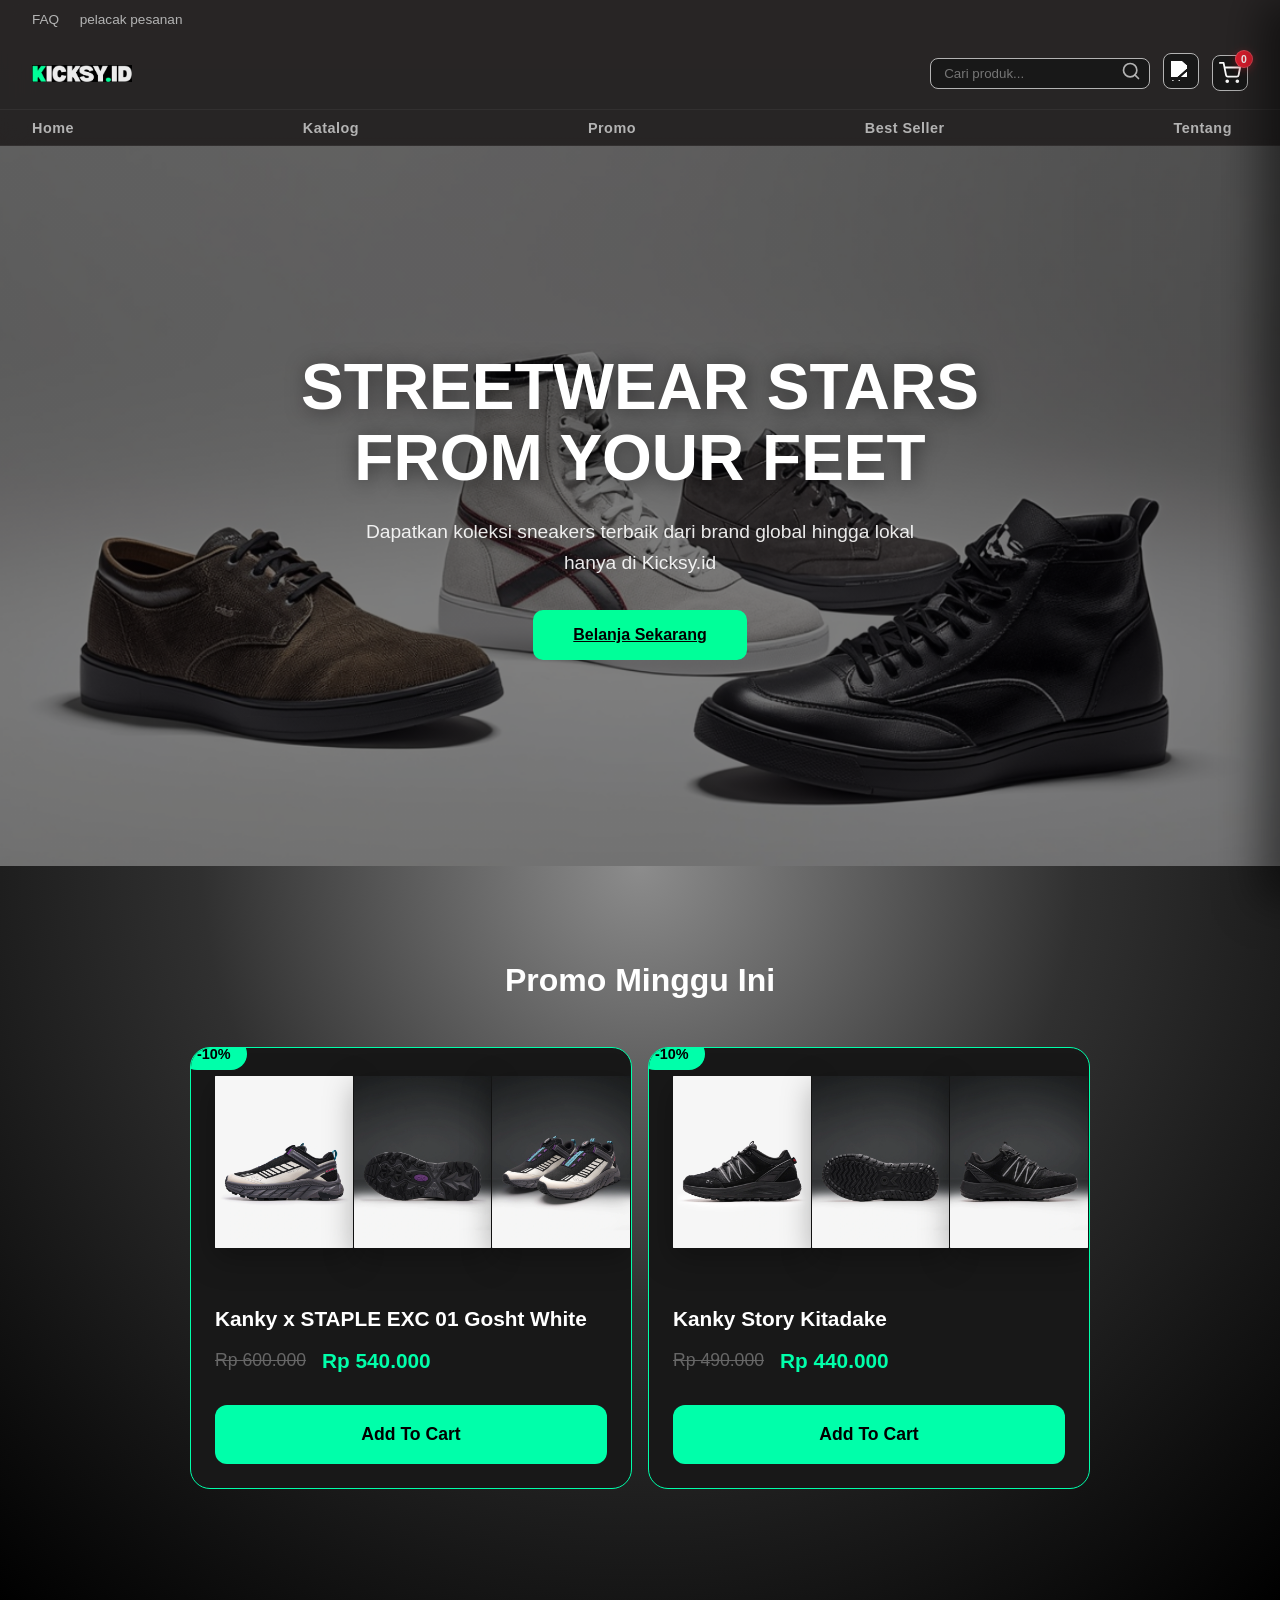
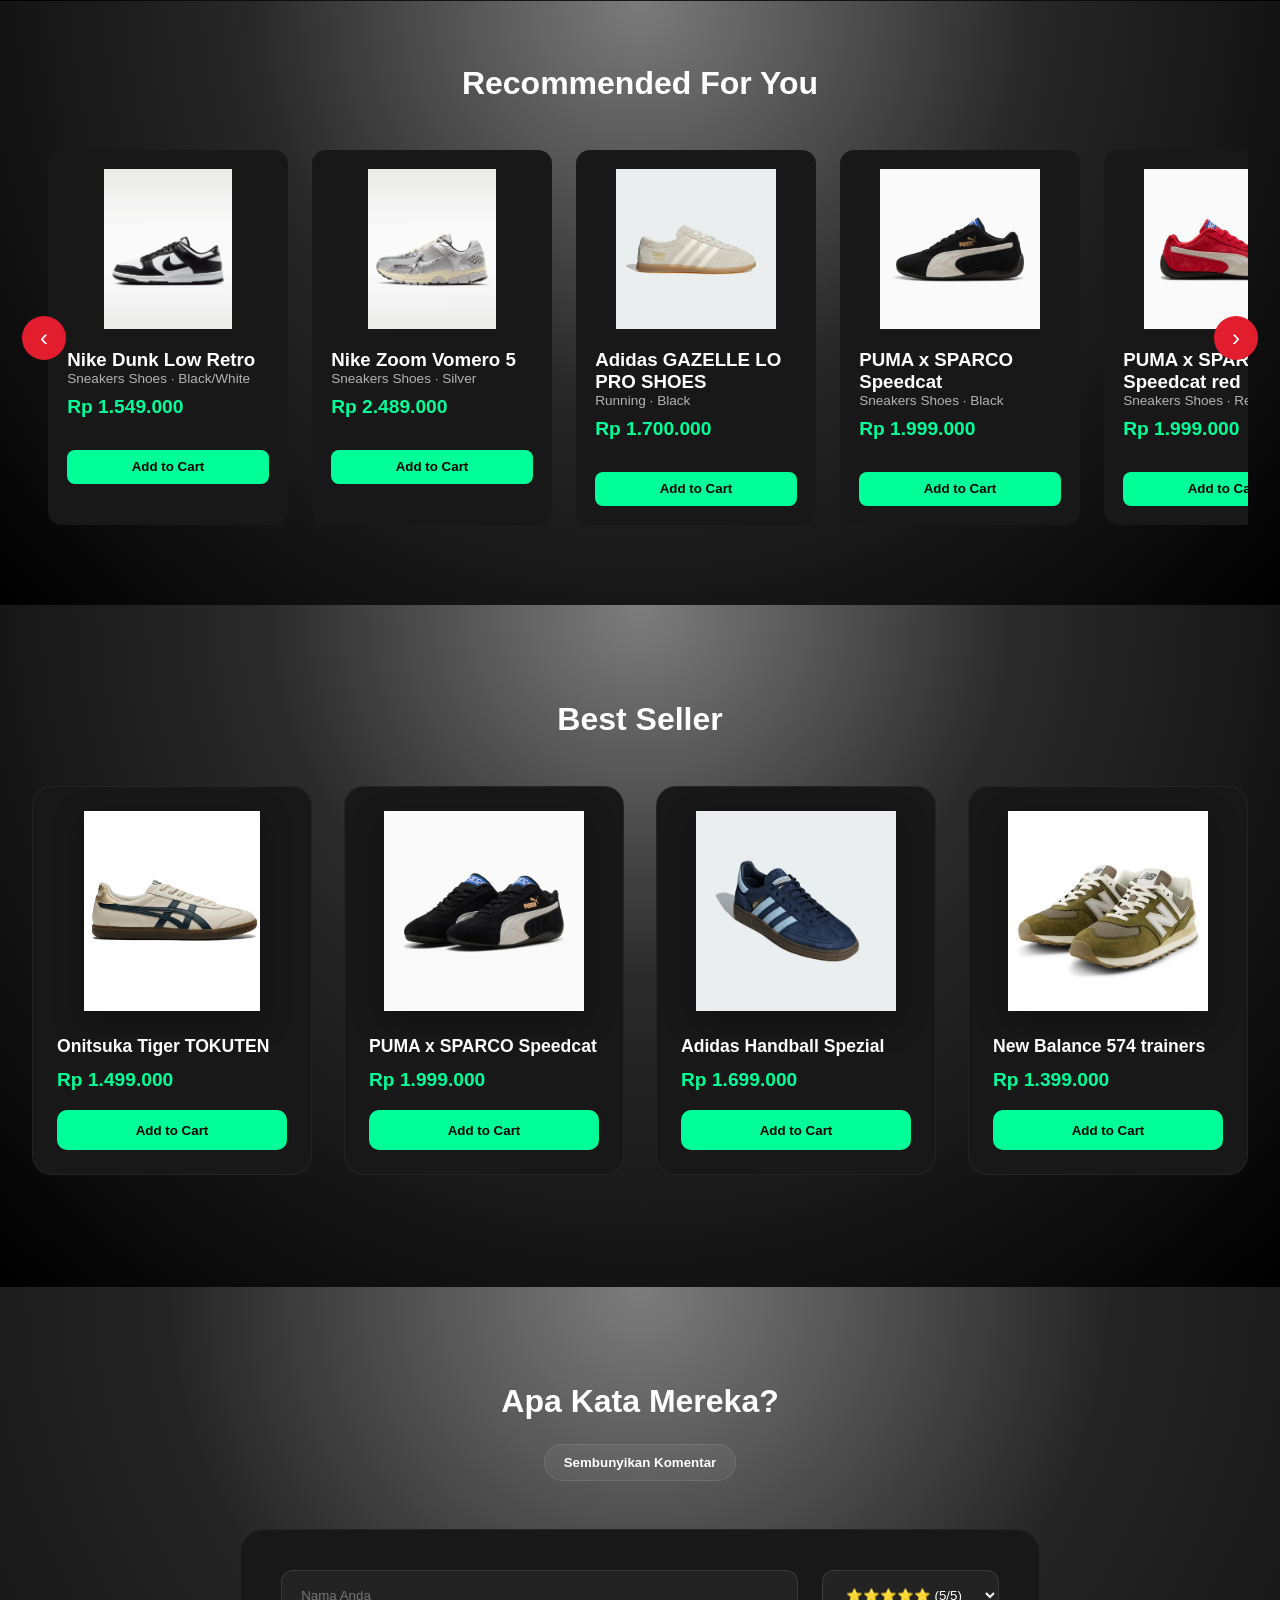
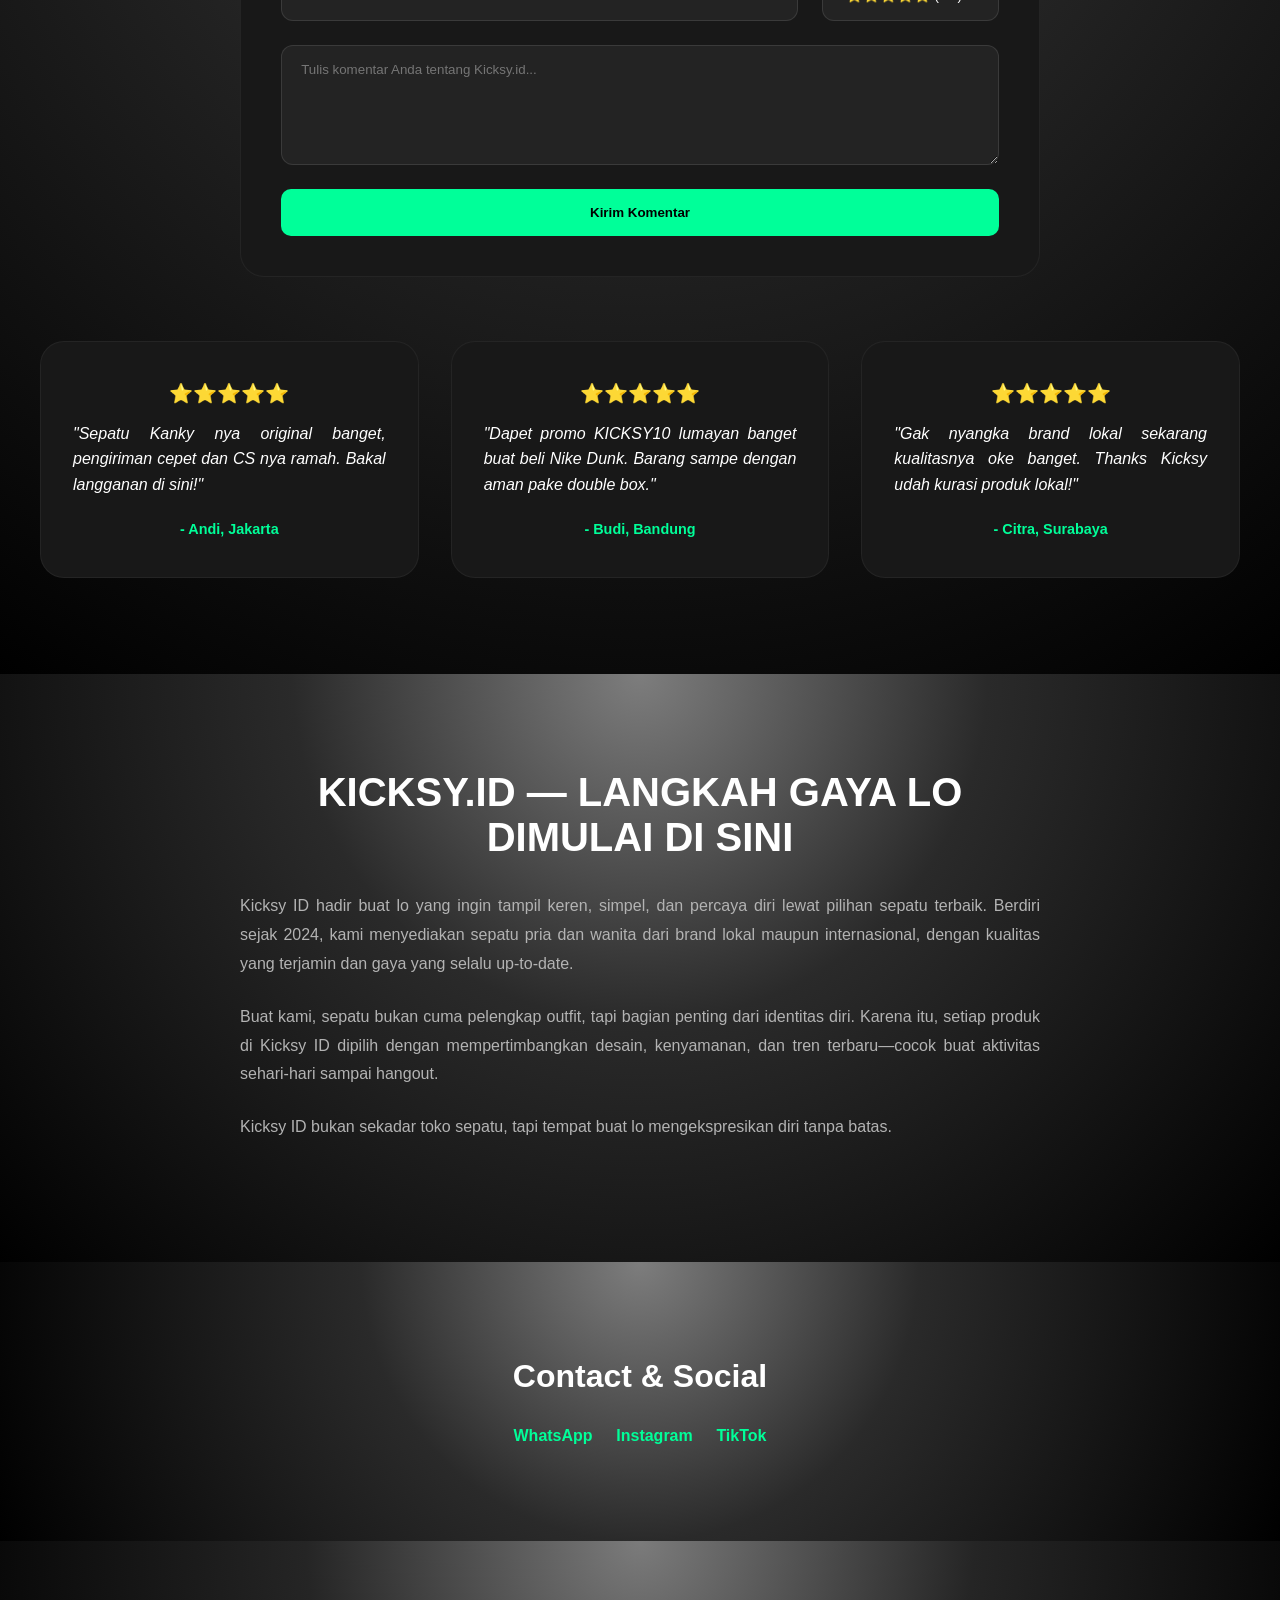
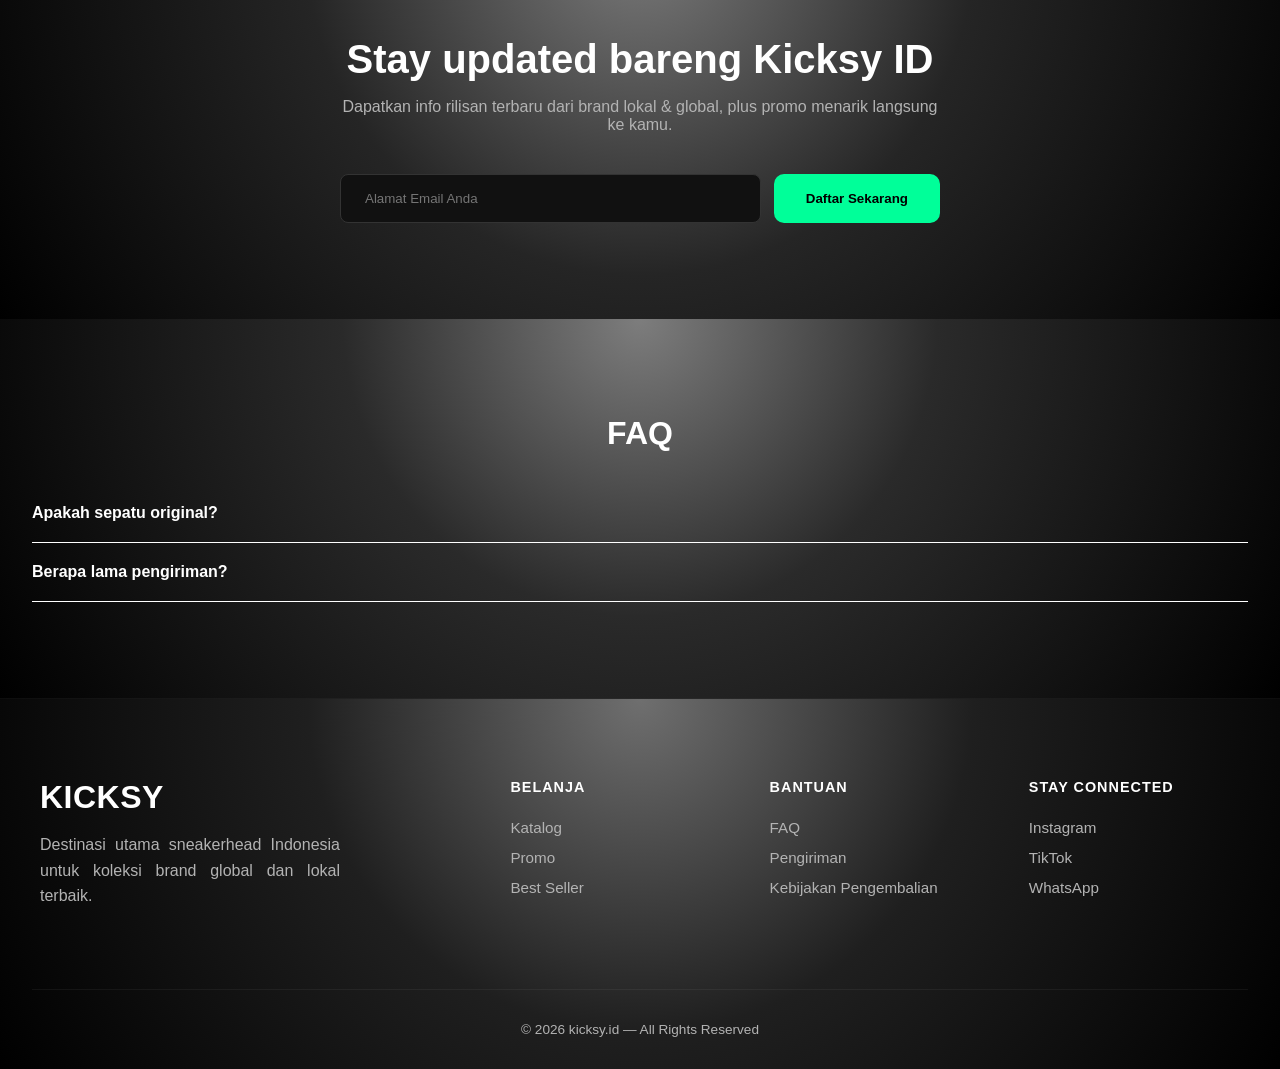
==== index.html @ 5ca1c5da "Add files via upload" ====
<!DOCTYPE html>
<html lang="id">
<head>
  <meta charset="UTF-8" />
  <meta name="viewport" content="width=device-width, initial-scale=1.0" />
  <title>Kicksy.id — Streetwear Sneakers</title>

  <link href="https://cdn.jsdelivr.net/npm/remixicon@3.5.0/fonts/remixicon.css" rel="stylesheet">
  <link rel="stylesheet" href="style.css">
</head>
<body>
<header class="header">
  <div class="bar top">
    <div class="left">
      <a href="#faq">FAQ</a>
      <a href="#">pelacak pesanan</a>
    </div>
  </div>
  <div class="bar main">
  <img class="logo" src="images/logo kicksy.jpeg" alt="Kicksy.id logo" />
  <div class="actions">
    <div class="search">
      <input id="searchInput" type="text" placeholder="Cari produk..." />
      <span class="ico">
        <!-- Search Icon (SVG) -->
        <svg xmlns="http://www.w3.org/2000/svg" width="20" height="20" viewBox="0 0 24 24" fill="none" stroke="currentColor" stroke-width="2" stroke-linecap="round" stroke-linejoin="round">
          <circle cx="11" cy="11" r="8"></circle>
          <line x1="21" y1="21" x2="16.65" y2="16.65"></line>
        </svg>
      </span>
    </div>
    <div class="user-btn-container">
      <button class="icon-btn" onclick="userButtonClick()" title="Akun">
        <!-- User Icon (SVG) -->
        <svg xmlns="http://www.w3.org/2000/svg" width="22" height="22" viewBox="0 0 24 24" fill="none" stroke="currentColor" stroke-width="2" stroke-linecap="round" stroke-linejoin="round">
          <path d="M20 21v-2a4 4 0 0 0-4-4H8a4 4 0 0 0-4 4v2"></path>
          <circle cx="12" cy="7" r="4"></circle>
        </svg>
      </button>
    </div>
    <button class="icon-btn" onclick="openBag()" title="Keranjang">
      <!-- Cart Icon (SVG) -->
      <svg xmlns="http://www.w3.org/2000/svg" width="22" height="22" viewBox="0 0 24 24" fill="none" stroke="currentColor" stroke-width="2" stroke-linecap="round" stroke-linejoin="round">
        <circle cx="9" cy="21" r="1"></circle>
        <circle cx="20" cy="21" r="1"></circle>
        <path d="M1 1h4l2.68 13.39a2 2 0 0 0 2 1.61h9.72a2 2 0 0 0 2-1.61L23 6H6"></path>
      </svg>
      <span class="badge" id="cartBadge">0</span>
    </button>
  </div>
</div>
  <div class="bar sub">
    <a href="index.html" class="active">Home</a>
    <a href="shop.html">Katalog</a>
    <a href="#promo">Promo</a>
    <a href="#best">Best Seller</a>
    <a href="#about">Tentang</a>
  </div>
</header>

<!-- HERO -->
<section class="hero">
  <div class="hero-content">
    <h1>Streetwear Stars<br> From Your Feet</h1>
    <p>Dapatkan koleksi sneakers terbaik dari brand global hingga lokal hanya di Kicksy.id</p>
    <div class="hero-btns">
      <a href="shop.html" class="btn">Belanja Sekarang</a>
    </div>
  </div>
</section>

<section class="product-section promo-section" id="promo">
  <h2>Promo Minggu Ini</h2>
  <div class="products promo-grid">
    <div class="card promo-card" onclick="openDetail('Kanky x STAPLE EXC 01 Gosht White',540000,'images lokal/Kanky_x_STAPLE___EXC_01___Gosht_White_a_1761195600198_resized1024-jpg.webp','lokal')">
      <div class="badge-promo">-10%</div>
      <div class="promo-images">
        <img src="images lokal/Kanky_x_STAPLE___EXC_01___Gosht_White_a_1761195600198_resized1024-jpg.webp" alt="Kanky x STAPLE 1">
        <img src="images lokal/Kanky_x_STAPLE___EXC_01___Gosht_White_b_1761195600281_resized1024 4-jpg.webp" alt="Kanky x STAPLE 2">
        <img src="images lokal/Kanky_x_STAPLE___EXC_01___Gosht_White_d_1761195600428_resized1024 2-jpg.webp" alt="Kanky x STAPLE 3">
      </div>
      <div class="title">Kanky x STAPLE EXC 01 Gosht White</div>
      <div class="price-row">
        <span class="price-old">Rp 600.000</span>
        <span class="price">Rp 540.000</span>
      </div>
      <button class="btn" onclick="event.stopPropagation(); addToCart('Kanky x STAPLE EXC 01 Gosht White',540000,'images lokal/Kanky_x_STAPLE___EXC_01___Gosht_White_a_1761195600198_resized1024-jpg.webp')">Add to Cart</button>
    </div>
    <div class="card promo-card" onclick="openDetail('Kanky Story Kitadake - Kanky Sportstyle',440000,'images lokal/Kitadake___All_Black_a_1760412869132_resized1024-jpg.webp','lokal')">
      <div class="badge-promo">-10%</div>
      <div class="promo-images">
        <img src="images lokal/Kitadake___All_Black_a_1760412869132_resized1024-jpg.webp" alt="Kitadake 1">
        <img src="images lokal/Kitadake___All_Black_b_1760412869223_resized1024 3-jpg.webp" alt="Kitadake 2">
        <img src="images lokal/Kitadake___All_Black_c_1760412869283_resized1024 2-jpg.webp" alt="Kitadake 3">
      </div>
      <div class="title">Kanky Story Kitadake</div>
      <div class="price-row">
        <span class="price-old">Rp 490.000</span>
        <span class="price">Rp 440.000</span>
      </div>
      <button class="btn" onclick="event.stopPropagation(); addToCart('Kanky Story Kitadake - Kanky Sportstyle',440000,'images lokal/Kitadake___All_Black_a_1760412869132_resized1024-jpg.webp')">Add to Cart</button>
    </div>
  </div>
</section>

<!-- PRODUCT SLIDER -->
<section class="product-section">
  <h2>Recommended For You</h2>

  <div class="slider-wrapper">
    <button class="slide-btn left" onclick="slideLeft()">‹</button>

    <div class="product-slider" id="slider">
      <div class="product-card" onclick="openDetail('Nike Dunk Low Retro',1549000,'images/Nike Dunk Low Retro 1.avif')">
        <img src="images/Nike Dunk Low Retro 1.avif">
        <h3>Nike Dunk Low Retro</h3>
        <p class="variant">Sneakers Shoes · Black/White</p>
        <p class="price">Rp 1.549.000</p>
        <button onclick="event.stopPropagation(); addToCart('Nike Dunk Low Retro',1549000,'images/Nike Dunk Low Retro 1.avif')">Add to Cart</button>
      </div>
      <div class="product-card" onclick="openDetail('Nike Zoom Vomero 5',2489000,'images/Nike Zoom Vomero 5(1).avif')">
        <img src="images/Nike Zoom Vomero 5(1).avif">
        <h3>Nike Zoom Vomero 5</h3>
        <p class="variant">Sneakers Shoes · Silver</p>
        <p class="price">Rp 2.489.000</p>
        <button onclick="event.stopPropagation(); addToCart('Nike Zoom Vomero 5',2489000,'images/Nike Zoom Vomero 5(1).avif')">Add to Cart</button>
      </div>
      <div class="product-card" onclick="openDetail('Adidas GAZELLE LO PRO SHOES',1700000,'images/Adidas GAZELLE LO PRO SHOES 1.avif')">
        <img src="images/Adidas GAZELLE LO PRO SHOES 1.avif">
        <h3>Adidas GAZELLE LO PRO SHOES</h3>
        <p class="variant">Running · Black</p>
        <p class="price">Rp 1.700.000</p>
        <button onclick="event.stopPropagation(); addToCart('Adidas GAZELLE LO PRO SHOES',1700000,'images/Adidas GAZELLE LO PRO SHOES 1.avif')">Add to Cart</button>
      </div>
      <div class="product-card" onclick="openDetail('PUMA x SPARCO Speedcat',1999000,'images/PUMA x SPARCO Speedcat OG(1).avif')">
        <img src="images/PUMA x SPARCO Speedcat OG(1).avif">
        <h3>PUMA x SPARCO Speedcat</h3>
        <p class="variant">Sneakers Shoes · Black</p>
        <p class="price">Rp 1.999.000</p>
        <button onclick="event.stopPropagation(); addToCart('PUMA x SPARCO Speedcat',1999000,'images/PUMA x SPARCO Speedcat OG(1).avif')">Add to Cart</button>
      </div>
      <div class="product-card" onclick="openDetail('PUMA x SPARCO Speedcat red',1999000,'images/PUMA x SPARCO Speedcat red(1).avif')">
        <img src="images/PUMA x SPARCO Speedcat red(1).avif">
        <h3>PUMA x SPARCO Speedcat red</h3>
        <p class="variant">Sneakers Shoes · Red</p>
        <p class="price">Rp 1.999.000</p>
        <button onclick="event.stopPropagation(); addToCart('PUMA x SPARCO Speedcat red',1999000,'images/PUMA x SPARCO Speedcat red(1).avif')">Add to Cart</button>
      </div>
      <div class="product-card" onclick="openDetail('Salomon XT-6 GORE-TEX',2699000,'images/XT-6 GORE-TEX 1.avif')">
        <img src="images/XT-6 GORE-TEX 1.avif">
        <h3>Salomon XT-6 GORE-TEX</h3>
        <p class="variant">Trail · Black/Silver</p>
        <p class="price">Rp 2.699.000</p>
        <button onclick="event.stopPropagation(); addToCart('Salomon XT-6 GORE-TEX',2699000,'images/XT-6 GORE-TEX 1.avif')">Add to Cart</button>
      </div>
    </div>

    <button class="slide-btn right" onclick="slideRight()">›</button>
  </div>
</section>

<!-- BEST SELLER -->
  <section id="best">
    <h2>Best Seller</h2>

    <div class="products">
      <div class="card" onclick="openDetail('Onitsuka Tiger TOKUTEN',1499000,'images/Onitsuka Tiger TOKUTEN.webp')">
        <img src="images/Onitsuka Tiger TOKUTEN.webp">
        <div class="title">Onitsuka Tiger TOKUTEN</div>
        <div class="price">Rp 1.499.000</div>
        <button class="btn" onclick="event.stopPropagation(); addToCart('Onitsuka Tiger TOKUTEN',1499000,'images/Onitsuka Tiger TOKUTEN.webp')">Add to Cart</button>
      </div>
      <div class="card" onclick="openDetail('PUMA x SPARCO Speedcat',1999000,'images/PUMA x SPARCO Speedcat OG(1).avif')">
         <img src="images/PUMA x SPARCO Speedcat OG(2).avif">
         <div class="title">PUMA x SPARCO Speedcat</div>
         <div class="price">Rp 1.999.000</div>
         <button class="btn" onclick="event.stopPropagation(); addToCart('PUMA x SPARCO Speedcat',1999000,'images/PUMA x SPARCO Speedcat OG(1).avif')">Add to Cart</button>
       </div>
      <div class="card" onclick="openDetail('Adidas Handball Spezial',1699000,'images/Adidas Handball Spezial Blue.avif')">
        <img src="images/Adidas Handball Spezial Blue (4).avif">
        <div class="title">Adidas Handball Spezial</div>
        <div class="price">Rp 1.699.000</div>
        <button class="btn" onclick="event.stopPropagation(); addToCart('Adidas Handball Spezial',1699000,'images/Adidas Handball Spezial Blue.avif')">Add to Cart</button>
      </div>
      <div class="card" onclick="openDetail('New Balance 574 trainers',1399000,'images/new-balance-574-trainers.webp')">
        <img src="images/new-balance-574-trainers (3).webp">
        <div class="title">New Balance 574 trainers</div>
        <div class="price">Rp 1.399.000</div>
        <button class="btn" onclick="event.stopPropagation(); addToCart('New Balance 574 trainers',1399000,'images/new-balance-574-trainers.webp')">Add to Cart</button>
      </div>
    </div>
  </section>

<!-- COMMENTS SECTION -->
<section class="testimonials" id="comments">
  <div class="comments-header">
    <h2>Apa Kata Mereka?</h2>
    <button id="toggleCommentsBtn" class="toggle-btn" onclick="toggleComments()">Sembunyikan Komentar</button>
  </div>
  
  <div id="commentsContent">
    <div class="comment-form-container">
      <form id="commentForm" onsubmit="event.preventDefault(); addComment();">
      <div class="form-row">
        <input type="text" id="commentName" placeholder="Nama Anda" required>
        <div class="stars-input">
          <select id="commentRating" required>
            <option value="5">⭐⭐⭐⭐⭐ (5/5)</option>
            <option value="4">⭐⭐⭐⭐ (4/5)</option>
            <option value="3">⭐⭐⭐ (3/5)</option>
            <option value="2">⭐⭐ (2/5)</option>
            <option value="1">⭐ (1/5)</option>
          </select>
        </div>
      </div>
      <textarea id="commentText" placeholder="Tulis komentar Anda tentang Kicksy.id..." required></textarea>
      <button type="submit" class="btn">Kirim Komentar</button>
    </form>
  </div>

  <div class="testimonial-grid" id="commentList">
    <!-- Komentar Statis (Default) -->
    <div class="testi-card">
      <div class="stars">⭐⭐⭐⭐⭐</div>
      <p>"Sepatu Kanky nya original banget, pengiriman cepet dan CS nya ramah. Bakal langganan di sini!"</p>
      <div class="user">- Andi, Jakarta</div>
    </div>
    <div class="testi-card">
      <div class="stars">⭐⭐⭐⭐⭐</div>
      <p>"Dapet promo KICKSY10 lumayan banget buat beli Nike Dunk. Barang sampe dengan aman pake double box."</p>
      <div class="user">- Budi, Bandung</div>
    </div>
    <div class="testi-card">
      <div class="stars">⭐⭐⭐⭐⭐</div>
      <p>"Gak nyangka brand lokal sekarang kualitasnya oke banget. Thanks Kicksy udah kurasi produk lokal!"</p>
      <div class="user">- Citra, Surabaya</div>
    </div>
  </div>
</div>
</section>

<!-- ABOUT -->
<section id="about" class="about-section">
  <div class="about-container">
    <h1 class="about-title">KICKSY.ID — LANGKAH GAYA LO DIMULAI DI SINI</h1>
    
    <div class="about-content">
      <p>Kicksy ID hadir buat lo yang ingin tampil keren, simpel, dan percaya diri lewat pilihan sepatu terbaik. Berdiri sejak 2024, kami menyediakan sepatu pria dan wanita dari brand lokal maupun internasional, dengan kualitas yang terjamin dan gaya yang selalu up-to-date.</p>
      
      <p>Buat kami, sepatu bukan cuma pelengkap outfit, tapi bagian penting dari identitas diri. Karena itu, setiap produk di Kicksy ID dipilih dengan mempertimbangkan desain, kenyamanan, dan tren terbaru—cocok buat aktivitas sehari-hari sampai hangout.</p>
      
      <p>Kicksy ID bukan sekadar toko sepatu, tapi tempat buat lo mengekspresikan diri tanpa batas.</p>
    </div>
  </div>
</section>

<!-- CONTACT -->
<section id="contact">
  <h2>Contact & Social</h2>
  <div class="socials">
    <a href="https://wa.me/62895413318989">WhatsApp</a>
    <a href="https://https://www.instagram.com/iqbalibl01?igsh=MW15OGVkajcyODZ3Mw==">Instagram</a>
    <a href="https://tiktok.com/@butterscotch_016">TikTok</a>
  </div>
</section>

<div id="bagBackdrop" class="bag-backdrop" onclick="closeBag()"></div>
<div id="bagDrawer" class="bag-drawer">
  <div class="bag-head">
    <div>Tas Belanja</div>
    <button class="close" onclick="closeBag()">×</button>
  </div>
  <div id="bagItems" class="bag-items"></div>
  <div class="bag-foot">
    <div class="totals">Total: <span id="bagTotal">Rp 0</span></div>
    <div class="actions">
      <button class="btn" onclick="goToCart()">Lihat Keranjang</button>
    </div>
  </div>
  <div class="bag-empty" id="bagEmpty">Tas belanja kosong</div>
</div>

<!-- NEWSLETTER -->
<section class="newsletter">
  <div class="newsletter-wrap">
    <h2>Stay updated bareng Kicksy ID</h2>
    <p>Dapatkan info rilisan terbaru dari brand lokal & global, plus promo menarik langsung ke kamu.</p>
    <form class="newsletter-form" onsubmit="event.preventDefault(); alert('Terima kasih sudah berlangganan!');">
      <input type="email" placeholder="Alamat Email Anda" required>
      <button type="submit" class="btn">Daftar Sekarang</button>
    </form>
  </div>
</section>

<!-- FAQ -->
<section id="faq">
  <h2>FAQ</h2>

  <div class="faq-item">
    <button class="faq-question">Apakah sepatu original?</button>
    <div class="faq-answer">Ya, semua produk di Kicksy ID original.</div>
  </div>

  <div class="faq-item">
    <button class="faq-question">Berapa lama pengiriman?</button>
    <div class="faq-answer">Estimasi 2–5 hari kerja.</div>
  </div>
</section>

<!-- FOOTER -->

<footer>
  <div class="footer-grid">
    <div class="footer-brand">
      <div class="logo">KICKSY</div>
      <p>Destinasi utama sneakerhead Indonesia untuk koleksi brand global dan lokal terbaik.</p>
    </div>
    <div class="footer-links">
      <h4>Belanja</h4>
      <a href="shop.html">Katalog</a>
      <a href="#promo">Promo</a>
      <a href="#best">Best Seller</a>
    </div>
    <div class="footer-links">
      <h4>Bantuan</h4>
      <a href="#faq">FAQ</a>
      <a href="#">Pengiriman</a>
      <a href="#">Kebijakan Pengembalian</a>
    </div>
    <div class="footer-links">
      <h4>Stay Connected</h4>
      <a href="https://www.instagram.com/iqbalibl01?igsh=MW15OGVkajcyODZ3Mw==">Instagram</a>
      <a href="https://tiktok.com/@butterscotch_016">TikTok</a>
      <a href="https://wa.me/62895413318989">WhatsApp</a>
    </div>
  </div>
  <div class="footer-bottom">
    <p>© 2026 kicksy.id — All Rights Reserved</p>
  </div>
</footer>

<script src="script.js"></script>

</body>
</html>
---- style.css ----
/* =====================
   THEME
===================== */
:root {
  --bg: #0f0f0f;
  --card: #181818;
  --text: #ffffff;
  --muted: #b3b3b3;
  --accent: #00ff99;
  --transition: all 0.3s cubic-bezier(0.25, 0.8, 0.25, 1);
}

/* =====================
   GLOBAL
===================== */
* {
  margin: 0;
  padding: 0;
  box-sizing: border-box;
  font-family: "Roboto", sans-serif;
}

html {
  scroll-behavior: smooth;
}

body {
  background: linear-gradient(to bottom, #c7bbbb 0%, #000000 100%);
  color: var(--text);
  transition: var(--transition);
  overflow-x: hidden;
  min-height: 100vh;
}

body.gradient-bg {
  background: linear-gradient(to bottom, #555555 0%, #1a1a1a 50%, #000000 100%);
  background-attachment: fixed;
}

.header {
  position: sticky;
  top: 0;
  z-index: 100;
  background: rgba(0,0,0,0.8);
  backdrop-filter: blur(15px);
  border-bottom: 1px solid rgba(255,255,255,0.05);
}
.bar {
  display: flex;
  align-items: center;
  justify-content: space-between;
  padding: .6rem 2rem;
}
.bar.top a {
  color: var(--muted);
  text-decoration: none;
  margin-right: 1rem;
  font-size: .85rem;
}
.bar.main {
  padding: 1rem 2rem;
}
.bar.main > img.logo,
.footer-brand > img.logo {
  max-width: 100px;
  width: auto;
  height: auto;
  object-fit: contain;
  object-position: center;
  display: block;
}
.bar.main > img.logo {
  height: 40px;
}
.logo {
  font-weight: 900;
  font-size: 1.4rem;
  letter-spacing: .5px;
}
.cats {
  display: flex;
  gap: 1.2rem;
}
.bar.sub a {
  text-decoration: none;
  color: var(--text);
  font-weight: 700;
  letter-spacing: .5px;
  font-size: .95rem;
  transition: transform 0.1s ease, color 0.3s ease;
  display: inline-block;
}

.bar.sub a:active {
  transform: scale(0.9);
}

.icon-btn {
  background: none;
  border: none;
  cursor: pointer;
  padding: 5px;
  transition: transform 0.1s ease;
  display: flex;
  align-items: center;
  justify-content: center;
}

.icon-btn:active {
  transform: scale(0.85);
}

.hero p {
  max-width: 600px;
  margin: 1.5rem auto;
  line-height: 1.6;
  text-align: center;
}

.testi-card p {
  text-align: justify;
  line-height: 1.6;
  color: var(--muted);
  margin: 1rem 0;
}

.footer-brand p {
  margin-top: 1rem;
  line-height: 1.6;
  color: var(--muted);
  text-align: justify;
}
.cats a:hover {
  color: var(--accent);
}
.actions {
  display: flex;
  align-items: center;
  gap: .8rem;
}
.search {
  position: relative;
  display: flex;
  align-items: center;
}
.search input {
  background: var(--card);
  border: 1px solid var(--muted);
  color: var(--text);
  padding: .45rem 2.2rem .45rem .8rem;
  border-radius: 8px;
  width: 220px;
}
.search .ico {
  position: absolute;
  right: .6rem;
  color: var(--muted);
}
.icon-btn img, .search .ico img {
  filter: brightness(0) invert(1);
}
.icon-btn {
  background: var(--card);
  color: var(--text);
  border: 1px solid var(--muted);
  width: 36px;
  height: 36px;
  display: inline-flex;
  align-items: center;
  justify-content: center;
  border-radius: 8px;
  text-decoration: none;
  position: relative;
  transition: all 0.3s ease;
  cursor: pointer;
}
.icon-btn:hover {
  border-color: var(--accent);
  background: rgba(0, 255, 153, 0.05);
}
.icon-btn:active {
  transform: scale(0.85);
}
.icon-btn .badge {
  background: #e11d2e;
  color: #fff;
  border-radius: 9999px;
  font-size: .65rem;
  font-weight: 700;
  padding: 1px 4px;
  position: absolute;
  top: -6px;
  right: -6px;
  min-width: 18px;
  height: 18px;
  display: flex;
  align-items: center;
  justify-content: center;
  box-shadow: 0 2px 8px rgba(225, 29, 46, 0.4);
  border: 1px solid rgba(255, 255, 255, 0.2);
}
.bar.sub {
  border-top: 1px solid rgba(255,255,255,.05);
}
.bar.sub a {
  color: var(--muted);
  text-decoration: none;
  margin-right: 1rem;
  font-size: .9rem;
}

.catalog {
  padding: 2rem;
}
.catalog-head {
  display: flex;
  align-items: center;
  justify-content: space-between;
  margin-bottom: 1rem;
}
.filters {
  display:flex;
  gap:.6rem;
}
.pill {
  background: var(--card);
  color: var(--text);
  border: 1px solid var(--muted);
  padding: .4rem .8rem;
  border-radius: 999px;
  cursor: pointer;
}
.pill.active {
  background: var(--accent);
  color: #000;
  font-weight: 800;
}
.promo-bar {
  background: var(--accent);
  color: #000;
  display: flex;
  justify-content: center;
  align-items: center;
  gap: .8rem;
  padding: .6rem 1rem;
  font-weight: 800;
}
.promo-bar .tag {
  background:#000;
  color:#00ff99;
  padding:.2rem .5rem;
  border-radius:6px;
}
.promo-section .products {
  display:grid;
  grid-template-columns: repeat(auto-fit, minmax(240px, 1fr));
  gap:1rem;
}
.badge-promo {
  position:absolute;
  top:10px;
  left:10px;
  background:#ff3b3b;
  color:#fff;
  font-weight:800;
  padding:.3rem .5rem;
  border-radius:6px;
}
.promo-section .card img{
  width:120%;
  max-height:180px;
  object-fit:contain;
}
.price-row {
  display:flex;
  gap:.6rem;
  align-items:center;
}
.price-old {
  color: var(--muted);
  text-decoration: line-through;
}
.tags {
  display: flex;
  gap: .6rem;
  flex-wrap: wrap;
}
.tag {
  background: #000;
  border: 1px solid var(--muted);
  color: var(--text);
  font-size: .85rem;
  padding: .35rem .6rem;
  border-radius: 6px;
}
.view-all {
  color: var(--accent);
  text-decoration: none;
  font-weight: 800;
}
.empty-hint {
  display:none;
  color: var(--muted);
  text-align:center;
  padding:1rem 0;
}
/* =====================
   NAVBAR
===================== */
.navbar {
  display: flex;
  justify-content: space-between;
  align-items: center;
  padding: 1rem 2rem;
  background: rgba(0,0,0,0.6);
  backdrop-filter: blur(10px);
  position: sticky;
  top: 0;
  z-index: 100;
}

.logo {
  font-weight: 900;
  font-size: 1.4rem;
}

.nav-links a {
  margin-left: 1.2rem;
  text-decoration: none;
  color: var(--text);
  font-weight: 500;
}

.nav-links a:hover {
  color: var(--accent);
}

.toggle {
  margin-left: 1rem;
  cursor: pointer;
  border: 1px solid var(--muted);
  padding: 0.3rem 0.6rem;
  border-radius: 6px;
  font-size: 0.8rem;
}

/* =====================
   HERO
===================== */
.hero {
  height: 80vh;
  display: flex;
  align-items: center;
  justify-content: center;
  text-align: center;
  background: linear-gradient(rgba(0,0,0,0.5), rgba(0,0,0,0.5)), url('images lokal/BG kicksy id.png');
  background-size: cover;
  background-position: center;
  color: #fff;
}

.hero-content {
  max-width: 800px;
  padding: 0 2rem;
}

.hero h1 {
  font-family: 'Coda Caption', sans-serif;
  font-size: 4rem;
  font-weight: 800;
  margin-bottom: 1rem;
  text-transform: uppercase;
  line-height: 1.1;
  text-shadow: 2px 2px 20px rgba(0,0,0,0.5);
}

.hero p {
  font-size: 1.2rem;
  margin-bottom: 2rem;
  opacity: 0.9;
}

.hero-btns {
  display: flex;
  gap: 1rem;
  justify-content: center;
}

.hero-btns .btn {
  width: auto;
  padding: 1rem 2.5rem;
  font-size: 1rem;
}

.hero-btns .btn.outline {
  border: 2px solid #fff;
  color: #fff;
}

/* =====================
   FEATURES
===================== */
.features {
  display: grid;
  grid-template-columns: repeat(auto-fit, minmax(250px, 1fr));
  gap: 2rem;
  padding: 4rem 2rem;
  background: var(--card);
}

.feature-item {
  text-align: center;
  padding: 1.5rem;
}

.feat-icon {
  font-size: 2.5rem;
  margin-bottom: 1rem;
  display: block;
}

.feature-item h3 {
  font-size: 1.25rem;
  font-weight: 800;
  margin-bottom: .5rem;
}

.feature-item p {
  color: var(--muted);
  font-size: .95rem;
}

/* =====================
   NEWSLETTER
===================== */
.newsletter {
  padding: 6rem 2rem;
  background: radial-gradient(circle at top, #7b7b7b 0%, #252525 45%, #000000 100%);
  text-align: center;
}

.newsletter-wrap {
  max-width: 600px;
  margin: 0 auto;
}

.newsletter h2 {
  font-size: 2.5rem;
  font-weight: 900;
  margin-bottom: 1rem;
}

.newsletter p {
  color: var(--muted);
  margin-bottom: 2.5rem;
}

.newsletter-form {
  display: flex;
  gap: .8rem;
}

.newsletter-form input {
  flex: 1;
  padding: 1rem 1.5rem;
  border-radius: 8px;
  border: 1px solid #333;
  background: #111;
  color: #fff;
}

.newsletter-form .btn {
  width: auto;
  padding: 0 2rem;
}

/* =====================
   PRODUCT SLIDER
===================== */
.product-section {
  padding: 4rem 2rem;
  background: radial-gradient(circle at top, #7b7b7b 0%, #272727 45%, #000000 100%);
}

.product-section h2 {
  text-align: center;
  margin-bottom: 2rem;
  font-weight: 800;
}

.slider-wrapper {
  position: relative;
}

.product-slider {
  display: flex;
  gap: 1.5rem;
  overflow-x: auto;
  scroll-behavior: smooth;
  padding: 1rem;
}

.product-slider::-webkit-scrollbar {
  display: none;
}

.product-card {
  min-width: 240px;
  background: var(--card);
  border-radius: 14px;
  padding: 1.2rem;
  transition: 0.3s ease;
}

.product-card:hover {
  transform: translateY(-6px);
  box-shadow: 0 15px 3px rgba(0,0,0,0.4);
}

.product-card img {
  width: 100%;
  height: 160px;
  object-fit: contain;
  margin-bottom: 1rem;
}

/* ADD TO CART BUTTON (SLIDER) */
.product-card button {
  width: 100%;
  margin-top: 0.8rem;
  padding: 0.6rem;
  border: none;
  background: var(--accent);
  color: #000;
  font-weight: 800;
  border-radius: 8px;
  cursor: pointer;
  transition: 0.2s ease;
}

.product-card button:hover {
  transform: scale(1.05);
}

/* PRICE & VARIANT */
.variant {
  font-size: 0.85rem;
  color: var(--muted);
}

.price {
  font-weight: 800;
  margin: 0.6rem 0;
  color: var(--accent);
}

/* SLIDE BUTTON */
.slide-btn {
  position: absolute;
  top: 50%;
  transform: translateY(-50%);
  background: #e11d2e;
  color: white;
  border: none;
  width: 44px;
  height: 44px;
  border-radius: 50%;
  font-size: 1.5rem;
  cursor: pointer;
  z-index: 10;
}

.slide-btn.left {
  left: -10px;
}

.slide-btn.right {
  right: -10px;
}

/* =====================
   SECTION
===================== */
section {
  padding: 4rem 2rem;
}

h2 {
  text-align: center;
  margin-bottom: 2rem;
  font-size: 2rem;
}

/* =====================
   PROMO SECTION (IMAGE ROW)
===================== */
.promo-section {
  background: radial-gradient(circle at top, #8c8c8c 0%, #303030 45%, #000000 100%);
  padding: 6rem 2rem;
}

.promo-grid {
  display: flex;
  flex-direction: column;
  gap: 3rem;
  max-width: 900px;
  margin: 0 auto;
}

.promo-card {
  background: radial-gradient(circle at top, #8a8a8a, #000);
  border: 1px solid #00ffaa !important;
  border-radius: 12px;
  padding: 2.5rem;
  transition: all 0.3s ease;
  cursor: pointer;
  overflow: visible;
}

.promo-card:hover {
  transform: scale(1.02);
  box-shadow: 0 0 30px rgba(0, 170, 255, 0.3);
}

.promo-images {
  display: grid;
  grid-template-columns: repeat(3, 1fr);
  gap: 1.5rem;
  margin-bottom: 2rem;
}

.promo-images img {
  width: 100%;
  aspect-ratio: 1;
  object-fit: cover;
  background: transparent;
  border-radius: 5px;
}

.promo-card .badge-promo {
  position: absolute;
  top: -10px;
  left: -10px;
  background: #00ffaa;
  color: #000000;
  padding: 0.5rem 1rem;
  border-radius: 50px;
  font-weight: 900;
  font-size: 0.9rem;
  z-index: 5;
}

.promo-card .title {
  font-size: 1.3rem;
  font-weight: 800;
  color: #fff;
  margin-bottom: 1rem;
  text-align: left;
}

.promo-card .price-row {
  display: flex;
  align-items: center;
  gap: 1rem;
  margin-bottom: 2rem;
  justify-content: flex-start;
}

.promo-card .price-old {
  text-decoration: line-through;
  color: #666;
  font-size: 1.1rem;
}

.promo-card .price {
  color: #00ffaa;
  font-size: 1.3rem;
  font-weight: 900;
  margin: 0;
}

.promo-card .btn {
  width: 100%;
  padding: 1.2rem;
  background: #00ffaa !important;
  color: #000 !important;
  font-weight: 900;
  border-radius: 12px;
  font-size: 1.1rem;
  border: none;
  cursor: pointer;
  transition: all 0.3s ease;
  text-transform: capitalize;
}

.promo-card .btn:hover {
  background: #00cc88 !important;
  transform: scale(1.02);
}

@media (max-width: 600px) {
  .promo-images {
    gap: 0.8rem;
  }
  .promo-card {
    padding: 1.5rem;
  }
  .promo-card .title {
    font-size: 1.1rem;
  }
}

/* =====================
   PRODUCTS GRID
===================== */
.products {
  display: grid;
  grid-template-columns: repeat(auto-fill, minmax(260px, 1fr));
  gap: 2rem;
  padding: 1rem 0;
}

.card {
  background: var(--card);
  border-radius: 20px;
  padding: 1.5rem;
  transition: all 0.4s cubic-bezier(0.175, 0.885, 0.32, 1.275);
  position: relative;
  overflow: hidden;
  border: 1px solid rgba(255,255,255,0.05);
}

.card:hover {
  transform: translateY(-10px);
  box-shadow: 0 20px 40px rgba(0,0,0,0.4);
  border-color: var(--accent);
}

.card img {
  width: 100%;
  height: 200px;
  object-fit: contain;
  margin-bottom: 1.2rem;
  filter: drop-shadow(0 10px 15px rgba(0,0,0,0.3));
  transition: transform 0.4s ease;
}

.card:hover img {
  transform: scale(1.1) rotate(-5deg);
}

.title {
  font-weight: 800;
  font-size: 1.1rem;
  margin-bottom: 0.5rem;
  line-height: 1.4;
}

.price {
  font-weight: 900;
  color: var(--accent);
  font-size: 1.2rem;
  margin-bottom: 1.2rem;
}

.btn {
  width: 100%;
  padding: 0.8rem;
  border: none;
  background: var(--accent);
  color: #000;
  font-weight: 800;
  border-radius: 10px;
  cursor: pointer;
  transition: all 0.3s ease;
}

.btn:hover {
  filter: brightness(1.1);
  transform: scale(1.02);
  box-shadow: 0 0 20px rgba(255, 255, 255, 0.4);
}

/* =====================
   CATALOG GRID
===================== */
.catalog-grid {
  display: grid;
  grid-template-columns: repeat(auto-fit, minmax(220px, 1fr));
  gap: 1rem;
}

.empty-hint {
  display:none;
  color: var(--muted);
  text-align:center;
  padding:1rem 0;
}

.tile {
  background: var(--card);
  border-radius: 12px;
  padding: .8rem;
  position: relative;
  cursor: pointer;
  transition: .2s ease;
}

.tile:hover {
  transform: translateY(-4px);
  box-shadow: 0 10px 30px rgba(0,0,0,.5);
}

.tile img {
  width: 100%;
  height: 180px;
  object-fit: contain;
  background: transparent;
  border-radius: 10px;
  margin-bottom: .8rem;
}

.tile .price {
  color: var(--text);
  font-weight: 800;
  margin-bottom: .25rem;
}

.tile .name {
  font-weight: 700;
}

.tile .sub {
  color: var(--muted);
  font-size: .85rem;
}

.fav {
  position: absolute;
  top: 1rem;
  right: 1rem;
  width: 38px;
  height: 38px;
  border-radius: 50%;
  border: 1px solid rgba(255,255,255,0.1);
  background: rgba(0,0,0,0.3);
  color: #fff;
  cursor: pointer;
  display: flex;
  align-items: center;
  justify-content: center;
  transition: all 0.3s ease;
  z-index: 2;
}

.fav:hover {
  background: var(--accent);
  color: #000;
  border-color: var(--accent);
}

.fav.active {
  background: #ff3b3b;
  color: #fff;
  border-color: #ff3b3b;
}

/* =====================
   BAG DRAWER (FULL SCREEN)
===================== */
.bag-backdrop {
  position: fixed;
  top: 0;
  left: 0;
  width: 100%;
  height: 100%;
  background: rgba(0,0,0,0.8);
  backdrop-filter: blur(10px);
  z-index: 1000;
  display: none;
  opacity: 0;
  transition: opacity 0.5s ease;
}

body.bag-open .bag-backdrop {
  display: block;
  opacity: 1;
}

.bag-drawer {
  position: fixed;
  top: 0;
  right: -500px;
  width: 480px;
  height: 100%;
  background: var(--bg);
  z-index: 1001;
  transition: all 0.6s cubic-bezier(0.16, 1, 0.3, 1);
  display: flex;
  flex-direction: column;
  padding: 0;
  box-shadow: -10px 0 50px rgba(0,0,0,0.5);
}

body.bag-open .bag-drawer {
  right: 0;
}

.bag-head {
  padding: 1.5rem 2rem;
  display: flex;
  justify-content: space-between;
  align-items: center;
  border-bottom: 1px solid rgba(255,255,255,0.05);
  background: rgba(0,0,0,0.2);
}

.bag-head div {
  font-size: 1.5rem;
  font-weight: 900;
  letter-spacing: -1px;
  text-transform: uppercase;
}

.bag-head .close {
  font-size: 2.5rem;
  background: none;
  border: none;
  color: var(--text);
  cursor: pointer;
  line-height: 1;
  transition: transform 0.3s ease;
}

.bag-head .close:hover {
  transform: rotate(90deg) scale(1.1);
  color: var(--accent);
}

.bag-items {
  flex: 1;
  overflow-y: auto;
  padding: 2rem;
  display: flex;
  flex-direction: column;
  gap: 1.2rem;
  width: 100%;
}

.bag-item {
  display: flex;
  gap: 1.2rem;
  background: var(--card);
  padding: 1.2rem;
  border-radius: 20px;
  border: 1px solid rgba(255,255,255,0.05);
  transition: all 0.3s ease;
}

.bag-item:hover {
  transform: translateX(-5px);
  border-color: var(--accent);
}

.bag-item img {
  width: 80px;
  height: 80px;
  object-fit: cover;
  border-radius: 12px;
  background: transparent;
}

.bag-info {
  flex: 1;
  display: flex;
  flex-direction: column;
  justify-content: center;
}

.bag-info h4 {
  font-size: 1rem;
  margin-bottom: 0.2rem;
  font-weight: 700;
}

.bag-info p {
  color: var(--muted);
  font-size: 0.85rem;
  margin-bottom: 0.4rem;
}

.bag-qty {
  display: flex;
  align-items: center;
  gap: 0.8rem;
  background: rgba(255,255,255,0.05);
  width: fit-content;
  padding: 0.3rem 0.6rem;
  border-radius: 50px;
}

.bag-qty button {
  background: none;
  border: none;
  color: var(--text);
  font-size: 1rem;
  cursor: pointer;
  width: 20px;
  height: 20px;
  display: flex;
  align-items: center;
  justify-content: center;
  transition: color 0.3s;
}

.bag-qty button:hover {
  color: var(--accent);
}

.bag-foot {
  padding: 2rem;
  background: rgba(0,0,0,0.4);
  backdrop-filter: blur(20px);
  border-top: 1px solid rgba(255,255,255,0.05);
  display: flex;
  flex-direction: column;
  align-items: center;
  gap: 1.2rem;
}

.bag-foot .totals {
  font-size: 1.4rem;
  font-weight: 900;
}

.bag-foot .totals span {
  color: var(--accent);
}

.bag-foot .actions {
  width: 100%;
}

.bag-foot .actions .btn {
  width: 100%;
  padding: 1rem;
  font-size: 1rem;
  text-transform: uppercase;
  letter-spacing: 2px;
}

.bag-empty {
  position: absolute;
  top: 50%;
  left: 50%;
  transform: translate(-50%, -50%);
  text-align: center;
  font-size: 1.2rem;
  color: var(--muted);
  font-weight: 700;
  display: none;
  width: 100%;
}

@media (max-width: 600px) {
  .bag-drawer {
    width: 100%;
    right: -100%;
  }
}

/* =====================
   FULLSCREEN CHECKOUT (MODAL)
===================== */
.checkout-overlay {
  position: fixed;
  top: 0;
  left: 0;
  width: 100%;
  height: 100%;
  background: var(--bg);
  z-index: 2000;
  overflow-y: auto;
  display: none;
  flex-direction: column;
}

.checkout-overlay.active {
  display: flex;
}

.checkout-container {
  max-width: 1000px;
  margin: 0 auto;
  width: 100%;
  padding: 4rem 2rem;
  flex: 1;
}

.checkout-steps {
  display: flex;
  justify-content: center;
  gap: 3rem;
  margin-bottom: 4rem;
}

.step-indicator {
  display: flex;
  flex-direction: column;
  align-items: center;
  gap: 0.8rem;
  color: var(--muted);
  position: relative;
}

.step-indicator .num {
  width: 40px;
  height: 40px;
  border-radius: 50%;
  border: 2px solid var(--muted);
  display: flex;
  align-items: center;
  justify-content: center;
  font-weight: 800;
  transition: all 0.3s ease;
}

.step-indicator.active {
  color: var(--accent);
}

.step-indicator.active .num {
  border-color: var(--accent);
  background: var(--accent);
  color: #000;
  box-shadow: 0 0 20px rgba(var(--accent-rgb), 0.4);
}

.step-indicator.done .num {
  border-color: var(--accent);
  background: var(--accent);
  color: #000;
}

.checkout-grid {
  display: grid;
  grid-template-columns: 1.5fr 1fr;
  gap: 4rem;
}

.checkout-form-side {
  display: flex;
  flex-direction: column;
  gap: 2rem;
}

.checkout-summary-side {
  background: var(--card);
  padding: 2.5rem;
  border-radius: 32px;
  height: fit-content;
  border: 1px solid rgba(255,255,255,0.05);
  position: sticky;
  top: 2rem;
}

.checkout-summary-side h3 {
  margin-bottom: 2rem;
  font-size: 1.5rem;
  font-weight: 900;
  text-transform: uppercase;
}

.summary-items {
  display: flex;
  flex-direction: column;
  gap: 1.2rem;
  margin-bottom: 2rem;
  padding-bottom: 2rem;
  border-bottom: 1px solid rgba(255,255,255,0.1);
}

.summary-item {
  display: flex;
  justify-content: space-between;
  font-size: 0.95rem;
}

.summary-total {
  display: flex;
  justify-content: space-between;
  font-size: 1.4rem;
  font-weight: 900;
  color: var(--accent);
}

.checkout-input-group {
  display: flex;
  flex-direction: column;
  gap: 0.8rem;
}

.checkout-input-group label {
  font-weight: 700;
  font-size: 0.9rem;
  text-transform: uppercase;
  letter-spacing: 1px;
  color: var(--muted);
}

.checkout-input-group input,
.checkout-input-group textarea,
.checkout-input-group select {
  background: rgba(255,255,255,0.05);
  border: 1px solid rgba(255,255,255,0.1);
  padding: 1.2rem;
  border-radius: 16px;
  color: #fff;
  font-family: inherit;
  transition: all 0.3s ease;
}

.checkout-input-group input:focus,
.checkout-input-group textarea:focus {
  outline: none;
  border-color: var(--accent);
  background: rgba(255,255,255,0.08);
}

.pay-card-grid {
  display: grid;
  grid-template-columns: repeat(auto-fill, minmax(140px, 1fr));
  gap: 1rem;
}

.pay-card {
  background: rgba(255,255,255,0.03);
  border: 1px solid rgba(255,255,255,0.08);
  padding: 1.2rem;
  border-radius: 20px;
  cursor: pointer;
  text-align: center;
  transition: all 0.3s ease;
  display: flex;
  flex-direction: column;
  align-items: center;
  gap: 0.8rem;
}

.pay-card:hover {
  border-color: var(--accent);
  background: rgba(255,255,255,0.05);
}

.pay-card.active {
  border-color: var(--accent);
  background: rgba(var(--accent-rgb), 0.1);
  box-shadow: 0 0 15px rgba(var(--accent-rgb), 0.2);
}

.pay-card input {
  display: none;
}

.pay-card span {
  font-weight: 700;
  font-size: 0.9rem;
}

@media (max-width: 900px) {
  .checkout-grid {
    grid-template-columns: 1fr;
  }
  .checkout-summary-side {
    order: -1;
  }
  .bag-items {
    grid-template-columns: 1fr;
  }
}

/* =====================
   CART PAGE (FULLSCREEN STYLE)
===================== */
.cart-page {
  max-width: 1200px;
  margin: 0 auto;
  padding: 4rem 2rem;
  min-height: 80vh;
}

.cart-page h2 {
  font-size: 3rem;
  font-weight: 900;
  margin-bottom: 3rem;
  text-transform: uppercase;
  letter-spacing: -1px;
}

.cart-grid-layout {
  display: grid;
  grid-template-columns: 1.8fr 1fr;
  gap: 4rem;
}

#cartItems {
  display: flex;
  flex-direction: column;
  gap: 1.5rem;
}

.cart-item {
  display: flex;
  gap: 2rem;
  background: var(--card);
  padding: 2rem;
  border-radius: 32px;
  border: 1px solid rgba(255,255,255,0.05);
  align-items: center;
}

.cart-item img {
  width: 140px;
  height: 140px;
  object-fit: cover;
  border-radius: 24px;
}

.cart-info {
  flex: 1;
}

.cart-info h4 {
  font-size: 1.4rem;
  margin-bottom: 0.5rem;
  font-weight: 800;
}

.cart-info p {
  color: var(--muted);
  font-size: 1.1rem;
}

.cart-actions {
  display: flex;
  align-items: center;
  gap: 1.5rem;
  background: rgba(255,255,255,0.05);
  padding: 0.6rem 1.2rem;
  border-radius: 50px;
}

.cart-summary {
  background: var(--card);
  padding: 3rem;
  border-radius: 40px;
  border: 1px solid rgba(255,255,255,0.05);
  height: fit-content;
  position: sticky;
  top: 2rem;
  display: flex;
  flex-direction: column;
  gap: 2rem;
}

.cart-summary .btn {
  width: 100%;
  padding: 1.2rem;
  font-size: 1.1rem;
}

@media (max-width: 1000px) {
  .cart-grid-layout {
    grid-template-columns: 1fr;
  }
}

/* =====================
   TESTIMONIALS & COMMENTS
===================== */
.testimonials {
  padding: 6rem 2rem;
  background: radial-gradient(circle at top, #7c7c7c 0%, #252525 40%, #000000 100%);
}

.comments-header {
  display: flex;
  flex-direction: column;
  align-items: center;
  gap: 1.5rem;
  max-width: 1200px;
  margin: 0 auto 3rem;
  text-align: center;
}

.comments-header h2 {
  margin: 0;
}

.toggle-btn {
  background: rgba(255,255,255,0.05);
  border: 1px solid rgba(255,255,255,0.1);
  color: var(--text);
  padding: 0.6rem 1.2rem;
  border-radius: 50px;
  cursor: pointer;
  font-weight: 600;
  transition: all 0.3s ease;
}

.toggle-btn:hover {
  background: var(--accent);
  color: #000;
  border-color: var(--accent);
}

#commentsContent {
  transition: all 0.4s ease;
  overflow: hidden;
  max-height: 5000px; /* Large enough for many comments */
}

#commentsContent.hidden {
  max-height: 0;
  opacity: 0;
  margin-bottom: 0;
}

.testimonial-grid {
  display: grid;
  grid-template-columns: repeat(auto-fit, minmax(280px, 1fr));
  gap: 2rem;
  max-width: 1200px;
  margin: 0 auto;
}

/* COMMENT FORM */
.comment-form-container {
  max-width: 800px;
  margin: 0 auto 4rem;
  background: var(--card);
  padding: 2.5rem;
  border-radius: 24px;
  border: 1px solid rgba(255,255,255,0.05);
}

.comment-form-container form {
  display: flex;
  flex-direction: column;
  gap: 1.5rem;
}

.comment-form-container .form-row {
  display: flex;
  gap: 1.5rem;
}

.comment-form-container .form-row input,
.comment-form-container .form-row select {
  flex: 1;
}

.comment-form-container input,
.comment-form-container select,
.comment-form-container textarea {
  background: rgba(255,255,255,0.05);
  border: 1px solid rgba(255,255,255,0.1);
  padding: 1rem 1.2rem;
  border-radius: 12px;
  color: #fff;
  font-family: inherit;
  transition: all 0.3s ease;
}

.comment-form-container input:focus,
.comment-form-container select:focus,
.comment-form-container textarea:focus {
  outline: none;
  border-color: var(--accent);
  background: rgba(255,255,255,0.1);
}

.comment-form-container textarea {
  min-height: 120px;
  resize: vertical;
}

.comment-form-container .btn {
  align-self: flex-start;
  padding: 1rem 2.5rem;
}

@media (max-width: 600px) {
  .comment-form-container .form-row {
    flex-direction: column;
  }
}

.testi-card {
  background: var(--card);
  padding: 2.5rem 2rem;
  border-radius: 24px;
  border: 1px solid rgba(255,255,255,0.05);
  text-align: center;
  transition: transform 0.3s ease;
}

.testi-card:hover {
  transform: translateY(-5px);
  border-color: var(--accent);
}

.testi-card .stars {
  margin-bottom: 1rem;
  font-size: 1.2rem;
}

.testi-card p {
  font-style: italic;
  margin-bottom: 1.5rem;
  line-height: 1.6;
  color: var(--text);
}

.testi-card .user {
  font-weight: 800;
  color: var(--accent);
  font-size: 0.9rem;
}

/* =====================
   ABOUT & CONTACT
===================== */
.about-section {
  padding: 6rem 2rem;
  background: radial-gradient(circle at top, #7d7d7d 0%, #2a2a2a 40%, #000000 100%);
}

.about-container {
  max-width: 800px;
  margin: 0 auto;
  text-align: center;
}

.about-title {
  font-size: 2.5rem;
  font-weight: 900;
  margin-bottom: 2rem;
  text-align: center;
}

.about-content {
  text-align: justify;
  line-height: 1.8;
  color: var(--muted);
}

.about-content p {
  margin-bottom: 1.5rem;
}

#contact,
#best {
  padding: 6rem 2rem;
  background: radial-gradient(circle at top, #7d7d7d 0%, #2a2a2a 40%, #000000 100%);
}

.about {
  max-width: 700px;
  margin: auto;
  text-align: center;
  color: var(--muted);
}

.socials {
  text-align: center;
}

.socials a {
  margin: 0 0.6rem;
  color: var(--accent);
  text-decoration: none;
  font-weight: 700;
}

/* =====================
   FAQ
===================== */
#faq {
  padding: 6rem 2rem;
  background: radial-gradient(circle at top, #7d7d7d 0%, #2a2a2a 40%, #000000 100%);
}

.faq-item {
  border-bottom: 1px solid #ffffff;
  padding: 10px 0;
}

.faq-question {
  width: 100%;
  background: none;
  border: none;
  font-size: 16px;
  font-weight: 600;
  display: flex;
  justify-content: space-between;
  align-items: center;
  cursor: pointer;
  padding: 10px 0;
  transition: 0.3s;
  color: #ffffff;
}

.faq-question:hover {
  color: #01ff99; 
}

.faq-answer {
  max-height: 0;
  overflow: hidden;
  font-size: 14px;
  color: #ffffff;
  transition: max-height 0.3s ease;
}

.faq-item.active .faq-answer {
  max-height: 100px;
  margin-top: 8px;
}

.icon {
  font-size: 20px;
  transition: 0.3s;
}

.faq-item.active .icon {
  transform: rotate(45deg); 
  color: #ffffff;
}

/* =====================
   FOOTER
===================== */
footer {
  background: radial-gradient(circle at top, #6f6f6f 0%, #1f1f1f 45%, #000000 100%);
  padding: 5rem 2rem 2rem;
  border-top: 1px solid rgba(255,255,255,0.05);
}

.footer-grid {
  display: grid;
  grid-template-columns: 2fr 1fr 1fr 1fr;
  gap: 3rem;
  max-width: 1200px;
  margin: 0 auto;
}

.footer-brand .logo {
  font-size: 2rem;
  margin-bottom: 1rem;
}

.footer-brand p {
  color: var(--muted);
  max-width: 300px;
  line-height: 1.6;
}

.footer-links h4 {
  color: #fff;
  margin-bottom: 1.5rem;
  font-weight: 800;
  text-transform: uppercase;
  font-size: 0.9rem;
  letter-spacing: 1px;
}

.footer-links a {
  display: block;
  color: var(--muted);
  text-decoration: none;
  margin-bottom: 0.8rem;
  font-size: 0.95rem;
  transition: color 0.3s ease;
}

.footer-links a:hover {
  color: var(--accent);
}

.footer-bottom {
  margin-top: 5rem;
  padding-top: 2rem;
  border-top: 1px solid rgba(255,255,255,0.05);
  text-align: center;
}

.footer-bottom p {
  color: var(--muted);
  font-size: 0.85rem;
}

/* =====================
   CHECKOUT & PAYMENT
===================== */
.pay-section {
  margin-bottom: 1.5rem;
  padding: 1rem;
  background: rgba(255,255,255,0.02);
  border-radius: 12px;
  border: 1px solid rgba(255,255,255,0.05);
}

.pay-section .section-title {
  font-weight: 800;
  font-size: 0.9rem;
  text-transform: uppercase;
  letter-spacing: 1px;
  margin-bottom: 1rem;
  color: var(--accent);
}

.pay-grid {
  display: grid;
  grid-template-columns: repeat(2, 1fr);
  gap: 0.8rem;
}

.pay-option {
  display: flex;
  align-items: center;
  gap: 0.8rem;
  padding: 0.8rem;
  background: var(--bg);
  border: 1px solid rgba(255,255,255,0.1);
  border-radius: 10px;
  cursor: pointer;
  transition: all 0.2s ease;
}

.pay-option:hover {
  border-color: var(--accent);
  background: rgba(0,255,153,0.05);
}

.pay-option input[type="radio"] {
  accent-color: var(--accent);
  width: 18px;
  height: 18px;
}

.pay-option span {
  font-size: 0.9rem;
  font-weight: 600;
}

/* =====================
   RESPONSIVE DESIGN (FINAL TWEAKS)
===================== */

/* Tablet & Smaller Desktops */
@media (max-width: 1024px) {
  .hero h1 {
    font-size: 3.2rem;
  }
  .footer-grid {
    grid-template-columns: 1fr 1fr;
    gap: 2.5rem;
  }
  .detail-grid {
    grid-template-columns: 1fr 1fr;
  }
  .thumbs {
    position: static;
    flex-direction: row;
    overflow-x: auto;
  }
  .info-panel {
    position: static;
  }
}

/* Mobile & Large Phones */
@media (max-width: 768px) {
  .header {
    padding: 0;
  }
  .bar.top {
    display: none;
  }
  .bar.main {
    flex-direction: column;
    padding: 1rem;
    gap: 1rem;
  }
  .logo {
    font-size: 1.8rem;
  }
  .actions {
    width: 100%;
    justify-content: center;
    gap: 1.5rem;
  }
  .search {
    flex: 1;
  }
  .search input {
    width: 100%;
  }
  .bar.sub {
    overflow-x: auto;
    white-space: nowrap;
    justify-content: flex-start;
    padding: 0.8rem 1rem;
    -webkit-overflow-scrolling: touch;
  }
  .bar.sub a {
    margin-right: 1.5rem;
  }

  .hero {
    height: 60vh;
  }
  .hero h1 {
    font-size: 2.5rem;
  }
  .hero p {
    font-size: 1rem;
  }
  .hero-btns {
    flex-direction: column;
    padding: 0 1rem;
  }
  .hero-btns .btn {
    width: 100%;
  }

  .features {
    grid-template-columns: 1fr;
    padding: 2rem 1rem;
  }

  .product-section {
    padding: 3rem 1rem;
  }
  .products {
    grid-template-columns: repeat(auto-fill, minmax(160px, 1fr));
    gap: 1rem;
  }
  .card {
    padding: 1rem;
  }
  .card img {
    height: 140px;
  }

  .detail-grid {
    grid-template-columns: 1fr;
  }
  .image-main img {
    max-height: 400px;
  }
  .info-panel {
    padding: 1.5rem 1rem;
  }

  .bag-drawer {
    width: 100%;
    right: -100%;
  }
}

/* Small Phones */
@media (max-width: 480px) {
  .hero h1 {
    font-size: 2rem;
  }
  .promo-bar {
    flex-direction: column;
    text-align: center;
    gap: 0.5rem;
  }
  .newsletter-form {
    flex-direction: column;
  }
  .footer-grid {
    grid-template-columns: 1fr;
    text-align: center;
  }
  .footer-brand p {
    margin: 0 auto;
  }
  .pay-grid {
    grid-template-columns: 1fr;
  }
  .auth-modal {
    width: 95vw;
    padding: 0.5rem;
  }
}

/* =====================
   MOBILE TWEAK (OLD)
===================== */
.sizes p {
  margin: 1rem 0 0.5rem;
  font-weight: 700;
}

.size-options {
  display: flex;
  gap: 0.6rem;
}

.size-options button {
  border: 1px solid var(--muted);
  background: transparent;
  color: var(--text);
  padding: 0.4rem 0.7rem;
  border-radius: 6px;
  cursor: pointer;
  font-weight: 600; 
}

.size-options button.active {
  background: var(--accent);
  color: #000;
  font-weight: 800;
}
/* =====================
   CART & CHECKOUT FIXES
===================== */
.cart-page {
  max-width: 800px;
  margin: 0 auto;
  padding: 4rem 1.5rem;
}

.cart-item {
  display: flex;
  align-items: center;
  gap: 1.5rem;
  background: var(--card);
  padding: 1.2rem;
  border-radius: 16px;
  margin-bottom: 1.2rem;
  border: 1px solid rgba(255,255,255,0.05);
}

.cart-item img {
  width: 100px;
  height: 100px;
  object-fit: contain;
  background: transparent;
  border-radius: 12px;
}

.cart-info {
  flex: 1;
}

.cart-info h4 {
  font-size: 1.1rem;
  margin-bottom: 0.3rem;
}

.cart-actions {
  display: flex;
  align-items: center;
  gap: 1rem;
}

.cart-actions button {
  width: 32px;
  height: 32px;
  border-radius: 8px;
  border: none;
  background: var(--accent);
  color: #000;
  font-weight: 900;
  cursor: pointer;
}

@media (max-width: 600px) {
  .cart-item {
    flex-direction: column;
    text-align: center;
    gap: 1rem;
  }
  .cart-actions {
    justify-content: center;
  }
}

/* =====================
   AUTH & MODAL REFINEMENT
===================== */

.bag-backdrop {
  position: fixed;
  inset: 0;
  background: rgba(0,0,0,.5);
  backdrop-filter: blur(2px);
  opacity: 0;
  pointer-events: none;
  transition: .2s ease;
}
.bag-drawer {
  position: fixed;
  top: 0;
  right: -420px;
  width: 420px;
  height: 100vh;
  background: var(--card);
  box-shadow: -20px 0 40px rgba(0,0,0,.5);
  transition: .25s ease;
  z-index: 1000;
  display: grid;
  grid-template-rows: auto 1fr auto;
}
.bag-head {
  display:flex;
  justify-content:space-between;
  align-items:center;
  padding:1rem 1rem;
  border-bottom:1px solid rgba(255,255,255,.06);
  font-weight:900;
}
.bag-head .close {
  width:36px;height:36px;border:none;border-radius:8px;background:var(--card);color:var(--text);cursor:pointer;
}
.bag-items {
  overflow:auto;
  padding: 1rem;
}
.bag-item {
  display:flex;
  gap:.8rem;
  padding:.8rem;
  background: rgba(255,255,255,.02);
  border:1px solid rgba(255,255,255,.06);
  border-radius:10px;
  margin-bottom:.8rem;
}
.bag-item img {
  width:72px;height:72px;object-fit:cover;border-radius:8px;background:transparent;
}
.bag-info {flex:1}
.bag-info h4 {font-weight:800;margin-bottom:.2rem;}
.bag-info p {color:var(--muted);font-size:.9rem;}
.bag-qty {display:flex;align-items:center;gap:.4rem;margin-top:.4rem;}
.bag-qty button {width:28px;height:28px;border:none;background:var(--accent);color:#000;border-radius:6px;font-weight:900;cursor:pointer;}
.bag-foot {
  padding:1rem;
  border-top:1px solid rgba(255,255,255,.06);
}
.bag-foot .totals {font-weight:900;margin-bottom:.6rem;}
.bag-empty {display:none;color:var(--muted);padding:1rem;}
.bag-body-spacer {height:6px;}
.bag-open .bag-drawer { right: 0; }
.bag-open .bag-backdrop { opacity: 1; pointer-events: auto; }

.detail-page {
  padding: 2rem;
  animation: fadeInUp 0.8s ease-out;
}

@keyframes fadeInUp {
  from {
    opacity: 0;
    transform: translateY(30px);
  }
  to {
    opacity: 1;
    transform: translateY(0);
  }
}
.detail-grid {
  display: grid;
  grid-template-columns: 90px 1fr 420px;
  gap: 1.5rem;
  align-items: start;
}
.thumbs {
  display: flex;
  flex-direction: column;
  gap: .8rem;
  position: sticky;
  top: 90px;
}
.thumb {
  width: 90px;
  height: 90px;
  object-fit: contain;
  background: transparent;
  border: 1px solid var(--muted);
  border-radius: 8px;
  cursor: pointer;
  transition: all 0.3s ease;
}
.thumb:hover {
  border-color: var(--accent);
  transform: scale(1.05);
  box-shadow: 0 4px 12px rgba(255, 255, 255, 0.2);
}
.thumb.active {
  border-color: var(--accent);
  box-shadow: 0 0 8px rgba(255, 255, 255, 0.3);
}
.image-main img {
  width: 100%;
  max-height: 520px;
  object-fit: contain;
  background: transparent;
  border-radius: 12px;
  transition: transform 0.4s ease, box-shadow 0.4s ease;
}
.image-main img:hover {
  transform: scale(1.05);
  box-shadow: 0 10px 30px rgba(0, 0, 0, 0.5);
}
.info-panel {
  background: var(--card);
  border-radius: 12px;
  padding: 1rem 1.2rem;
  position: sticky;
  top: 90px;
}
.info-panel .label {
  color: var(--muted);
  margin-bottom: .4rem;
}
.info-panel .title {
  font-size: 1.8rem;
  font-weight: 900;
  text-transform: uppercase;
}
.info-panel .price {
  font-weight: 900;
  color: var(--text);
  margin: .6rem 0 1rem;
}
.section-title {
  font-weight: 700;
  margin-bottom: .5rem;
}
.color-list {
  display: flex;
  gap: .6rem;
}
.color {
  width: 64px;
  height: 64px;
  object-fit: cover;
  background: transparent;
  border: 1px solid var(--muted);
  border-radius: 8px;
  cursor: pointer;
}
.color-name {
  color: var(--muted);
  font-size: .9rem;
  margin-top: .4rem;
}
.info-panel .size-options {
  flex-wrap: wrap;
}
.size-guide {
  color: var(--accent);
  font-weight: 800;
  display: inline-block;
  margin-top: .5rem;
  text-decoration: none;
}
.buy-actions {
  display: flex;
  gap: .8rem;
  margin-top: 1rem;
}
.btn.outline {
  background: transparent;
  border: 1px solid var(--muted);
  color: var(--text);
}
.icon-btn.logged-in {
  background: var(--accent);
  color: #000;
  padding: 0.4rem 0.8rem;
  width: auto;
  border-radius: 999px;
  display: flex;
  align-items: center;
  gap: 0.4rem;
}
.user-name-label {
  font-size: 0.85rem;
  font-weight: 800;
  max-width: 80px;
  overflow: hidden;
  text-overflow: ellipsis;
  white-space: nowrap;
}

.auth-backdrop {
  position: fixed;
  inset: 0;
  background: rgba(0,0,0,.6);
  backdrop-filter: blur(2px);
  display: none;
  z-index: 998;
}
.auth-modal {
  position: fixed;
  top: 50%;
  left: 50%;
  transform: translate(-50%, -50%);
  background: var(--card);
  color: var(--text);
  width: min(420px, 92vw);
  border-radius: 14px;
  box-shadow: 0 20px 60px rgba(0,0,0,.5);
  display: none;
  z-index: 999;
}
.auth-head {
  display: flex;
  justify-content: space-between;
  align-items: center;
  padding: .8rem 1rem;
  border-bottom: 1px solid #2a2a2a;
}
.auth-head .tabs {
  display: flex;
  gap: .4rem;
}
.auth-head .tab {
  background: transparent;
  color: var(--text);
  border: 1px solid #2a2a2a;
  padding: .4rem .8rem;
  border-radius: 999px;
  cursor: pointer;
}
.auth-head .tab.active {
  background: var(--accent);
  color: #000;
  font-weight: 800;
}
.auth-head .close {
  background: transparent;
  border: none;
  color: var(--text);
  font-size: 20px;
  cursor: pointer;
}
.auth-body {
  padding: 1rem;
}
.auth-form {
  display: grid;
  gap: .8rem;
}
.auth-form input {
  background: #121212;
  color: var(--text);
  border: 1px solid #2a2a2a;
  padding: .6rem .8rem;
  border-radius: 8px;
}
.hidden {
  display: none;
}
@media (max-width: 900px) {
  .detail-grid {
    grid-template-columns: 1fr;
  }
  .thumbs {
    position: static;
    flex-direction: row;
  }
  .info-panel {
    position: static;
  }
}
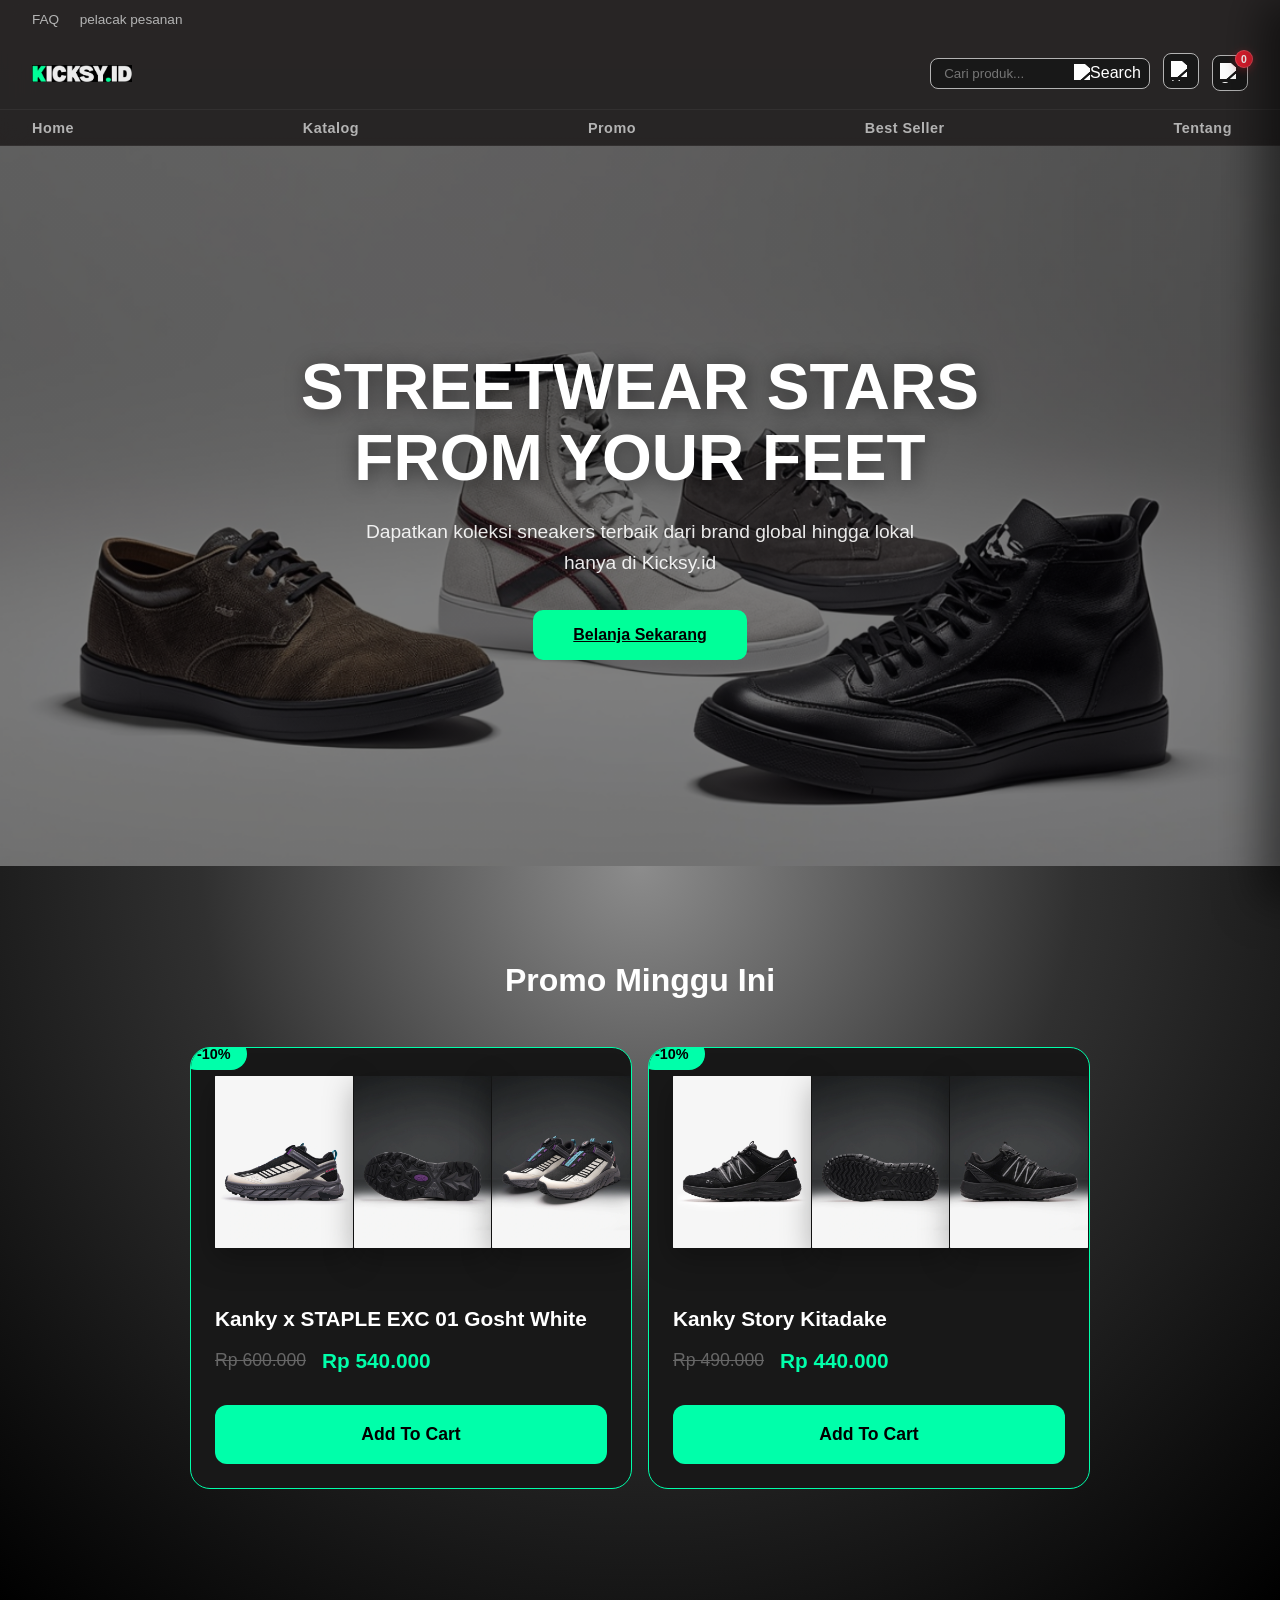
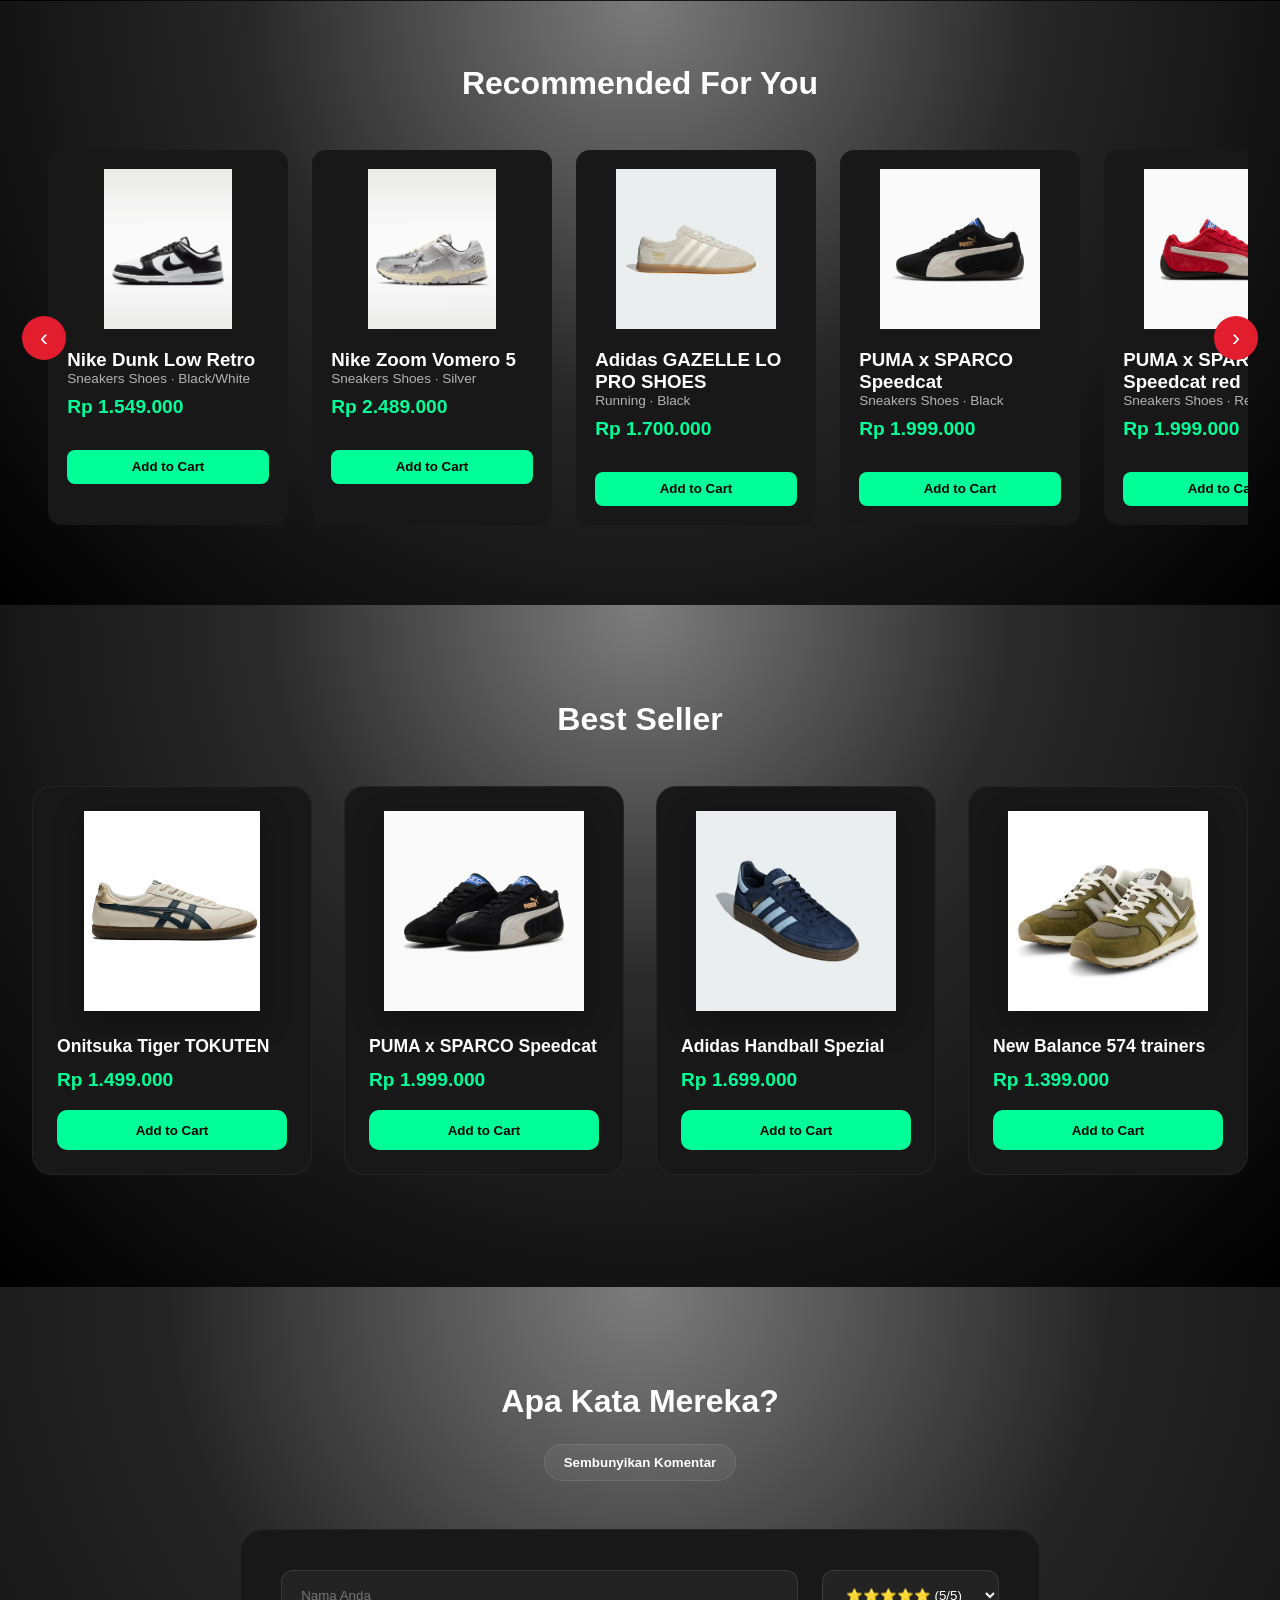
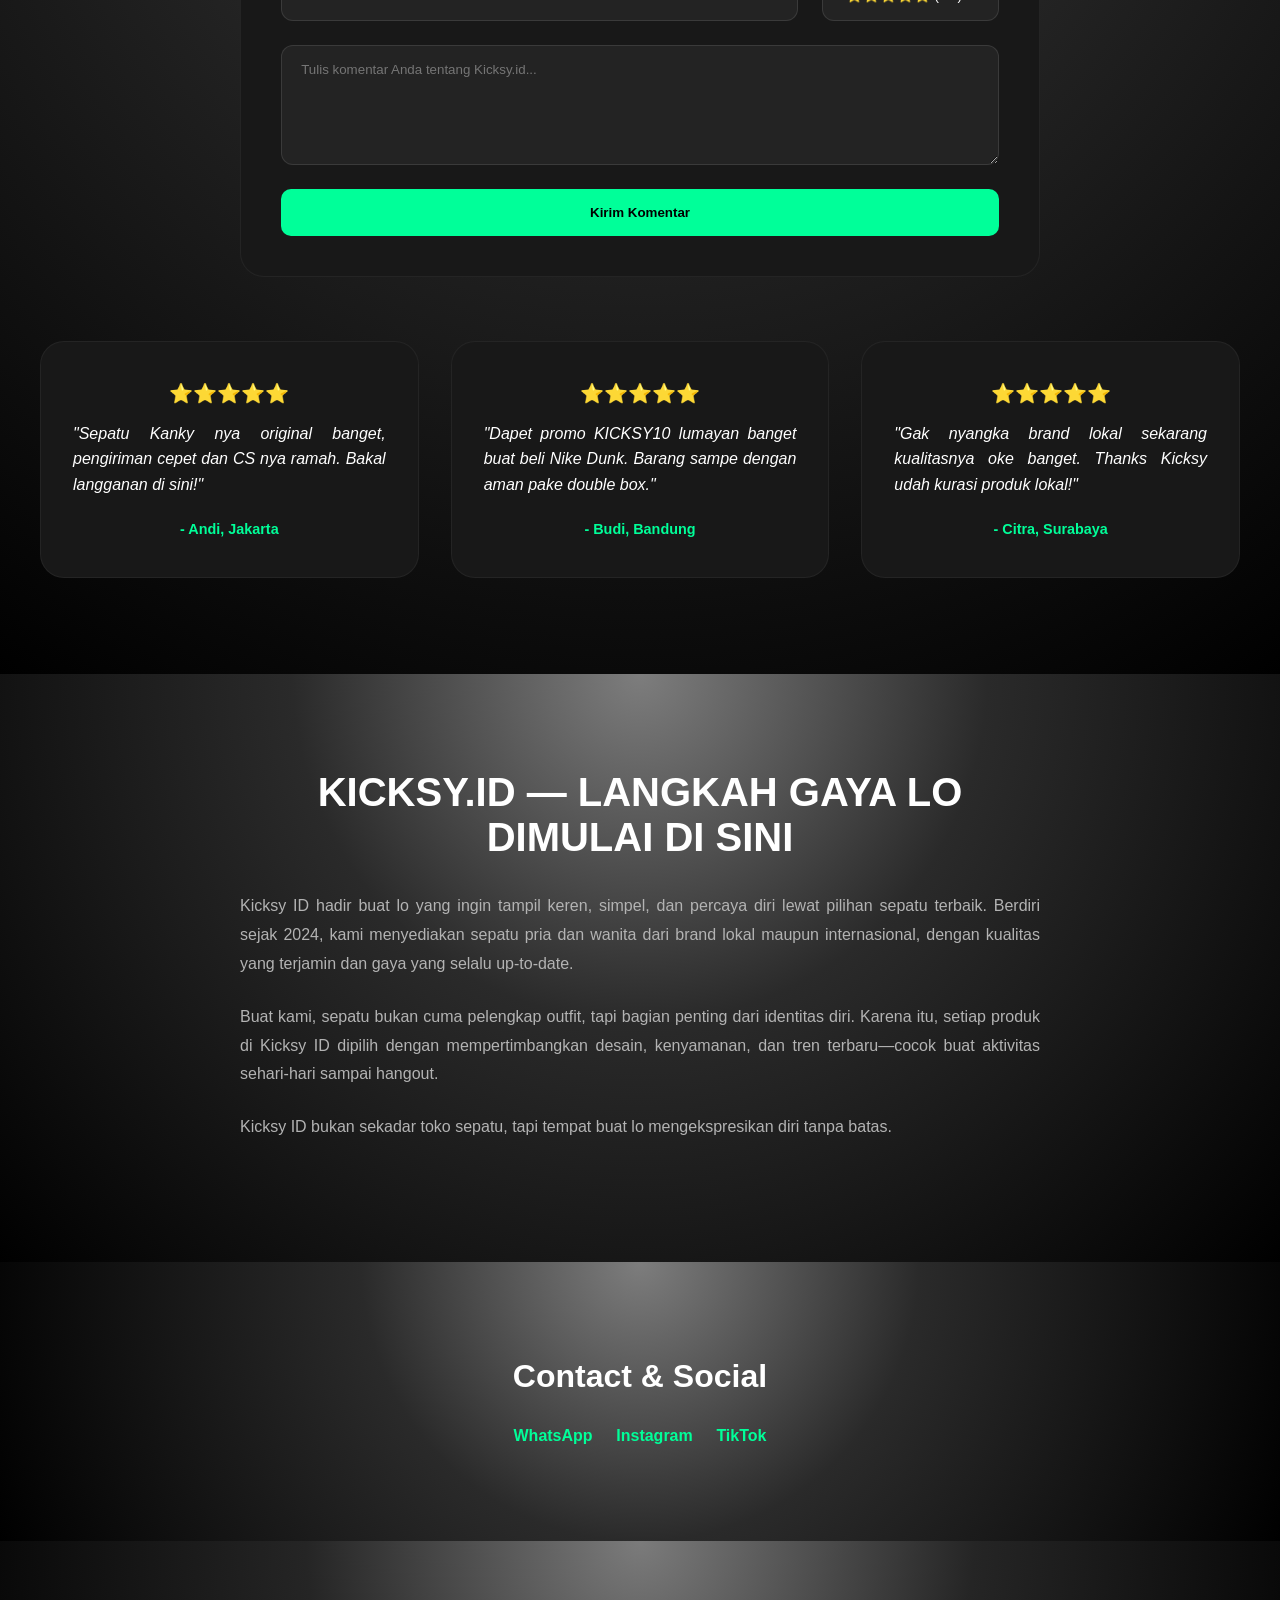
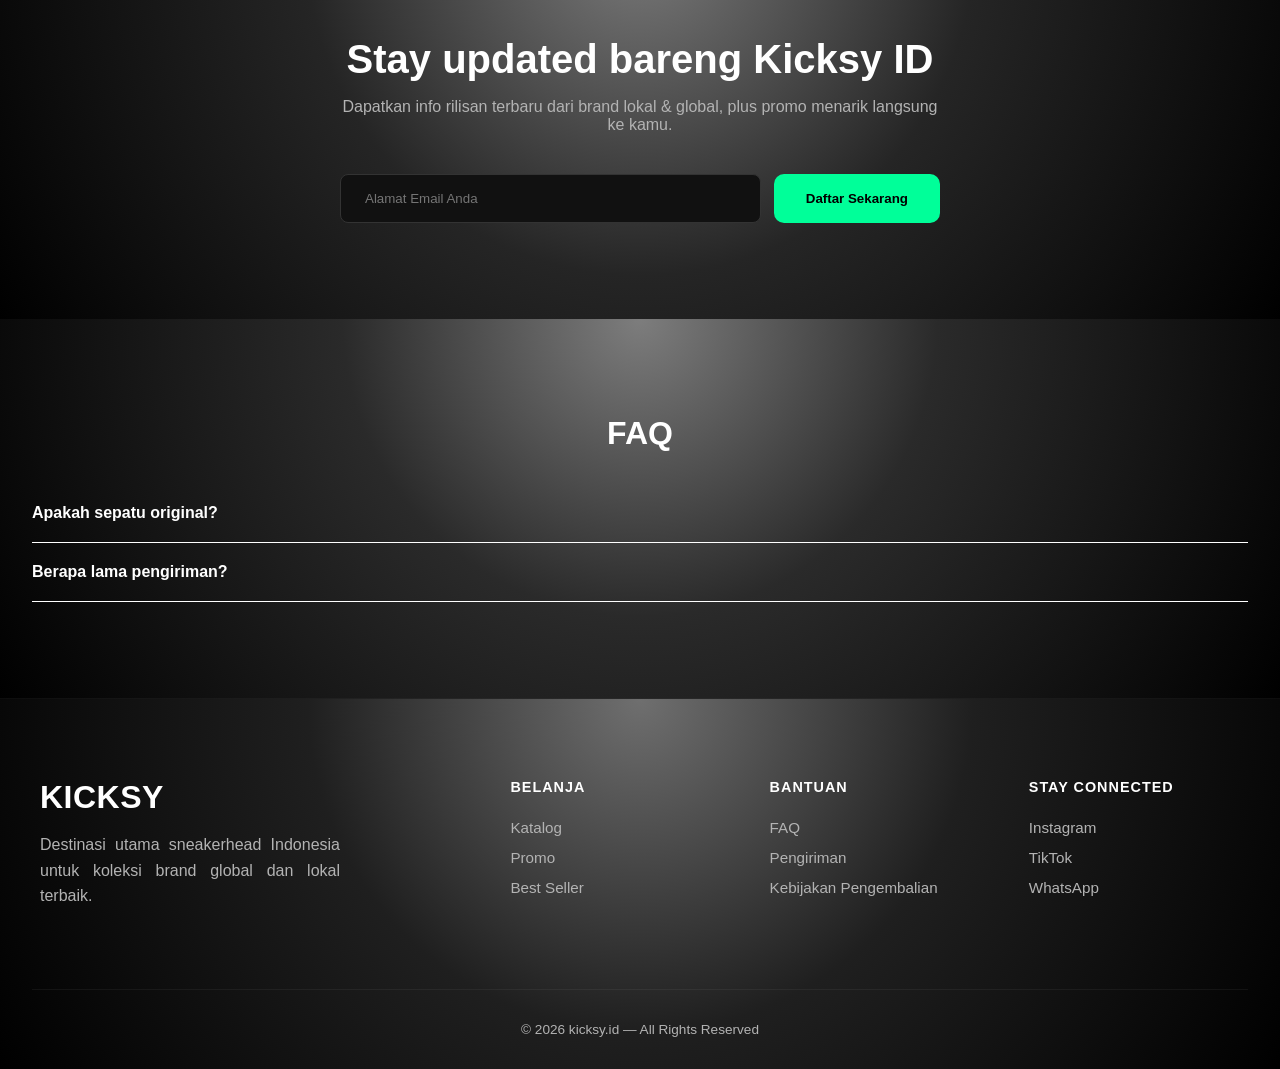
==== commit 7142e779: "Add files via upload" ====
--- a/index.html
+++ b/index.html
@@ -21,30 +21,15 @@
   <div class="actions">
     <div class="search">
       <input id="searchInput" type="text" placeholder="Cari produk..." />
-      <span class="ico">
-        <!-- Search Icon (SVG) -->
-        <svg xmlns="http://www.w3.org/2000/svg" width="20" height="20" viewBox="0 0 24 24" fill="none" stroke="currentColor" stroke-width="2" stroke-linecap="round" stroke-linejoin="round">
-          <circle cx="11" cy="11" r="8"></circle>
-          <line x1="21" y1="21" x2="16.65" y2="16.65"></line>
-        </svg>
-      </span>
+        <span class="ico"><img src="Icon/search.png" alt="Search" style="width: 20px; height: 20px;"></span>
     </div>
     <div class="user-btn-container">
       <button class="icon-btn" onclick="userButtonClick()" title="Akun">
-        <!-- User Icon (SVG) -->
-        <svg xmlns="http://www.w3.org/2000/svg" width="22" height="22" viewBox="0 0 24 24" fill="none" stroke="currentColor" stroke-width="2" stroke-linecap="round" stroke-linejoin="round">
-          <path d="M20 21v-2a4 4 0 0 0-4-4H8a4 4 0 0 0-4 4v2"></path>
-          <circle cx="12" cy="7" r="4"></circle>
-        </svg>
-      </button>
+        <img src="Icon/user.png" alt="User" style="width: 20px; height: 20px;">
+        </button>
     </div>
     <button class="icon-btn" onclick="openBag()" title="Keranjang">
-      <!-- Cart Icon (SVG) -->
-      <svg xmlns="http://www.w3.org/2000/svg" width="22" height="22" viewBox="0 0 24 24" fill="none" stroke="currentColor" stroke-width="2" stroke-linecap="round" stroke-linejoin="round">
-        <circle cx="9" cy="21" r="1"></circle>
-        <circle cx="20" cy="21" r="1"></circle>
-        <path d="M1 1h4l2.68 13.39a2 2 0 0 0 2 1.61h9.72a2 2 0 0 0 2-1.61L23 6H6"></path>
-      </svg>
+      <img src="Icon/cart.png" alt="Cart" style="width: 20px; height: 20px;">
       <span class="badge" id="cartBadge">0</span>
     </button>
   </div>
